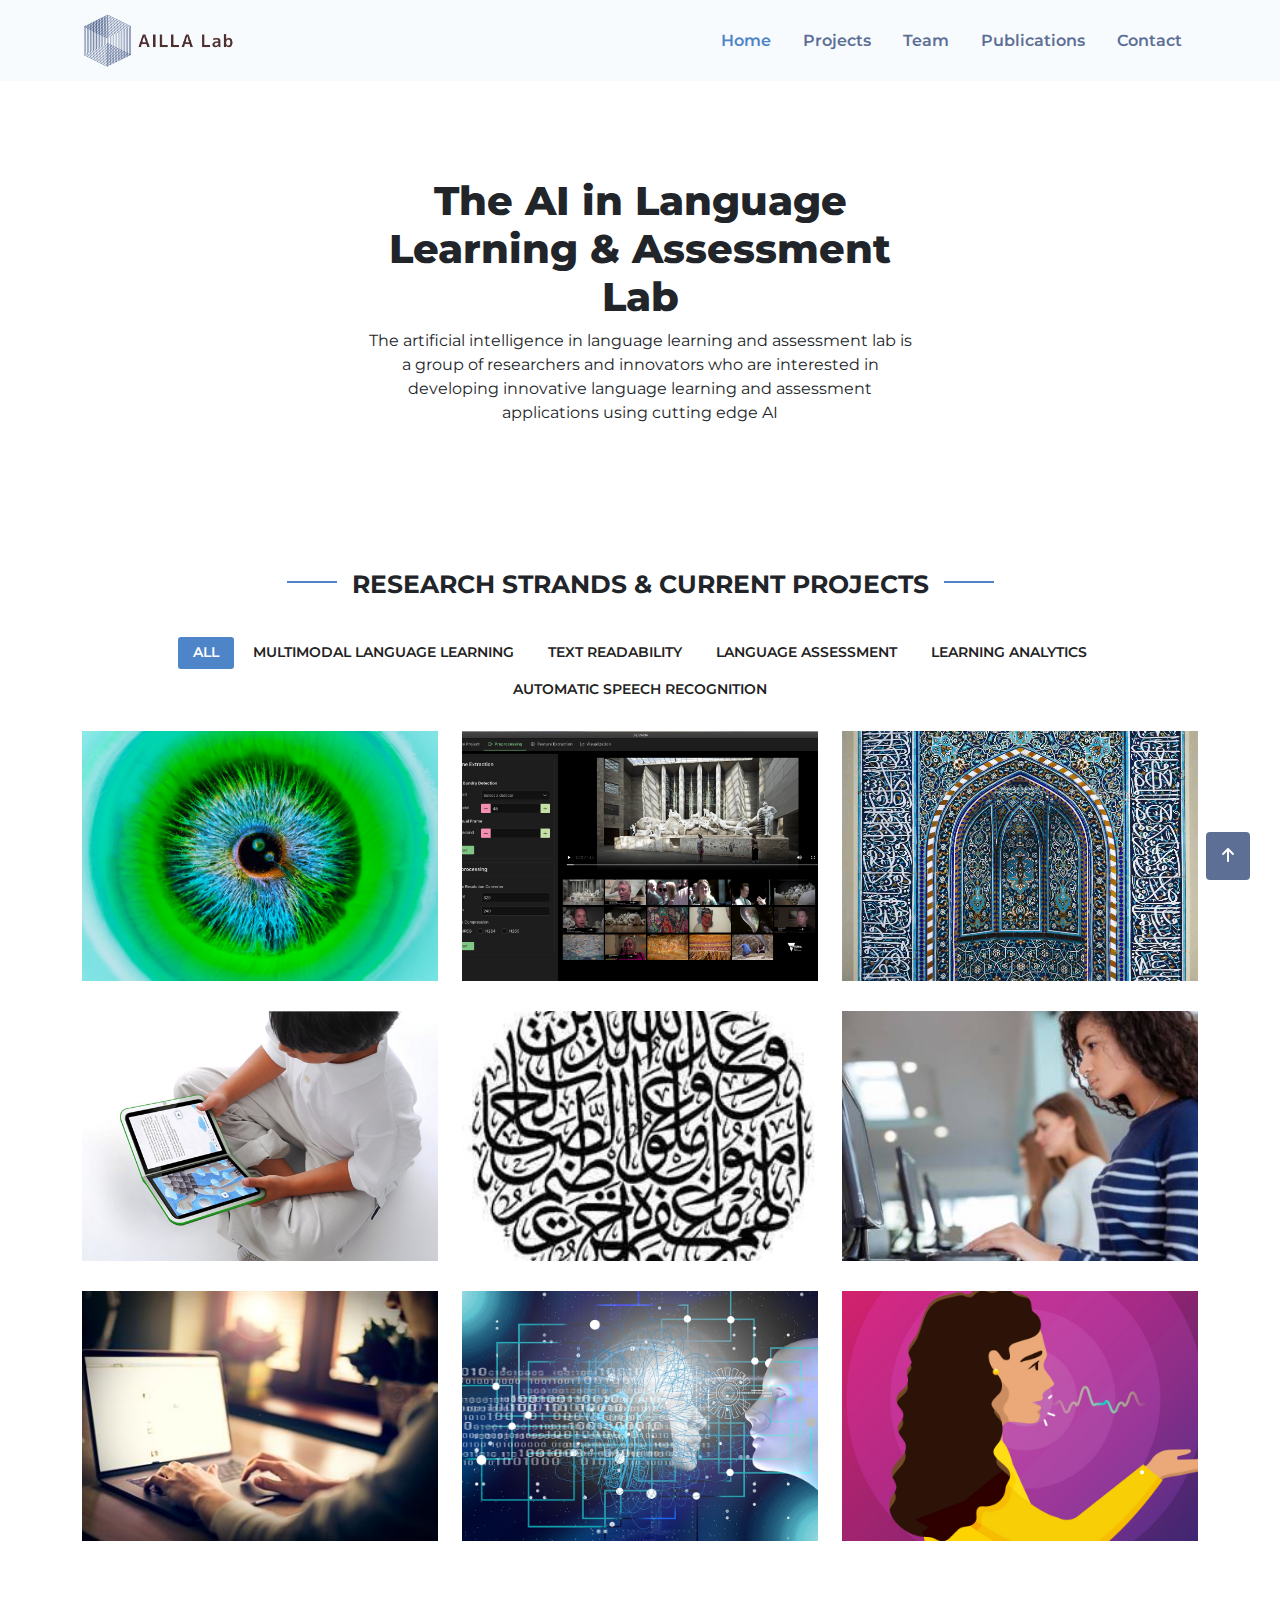
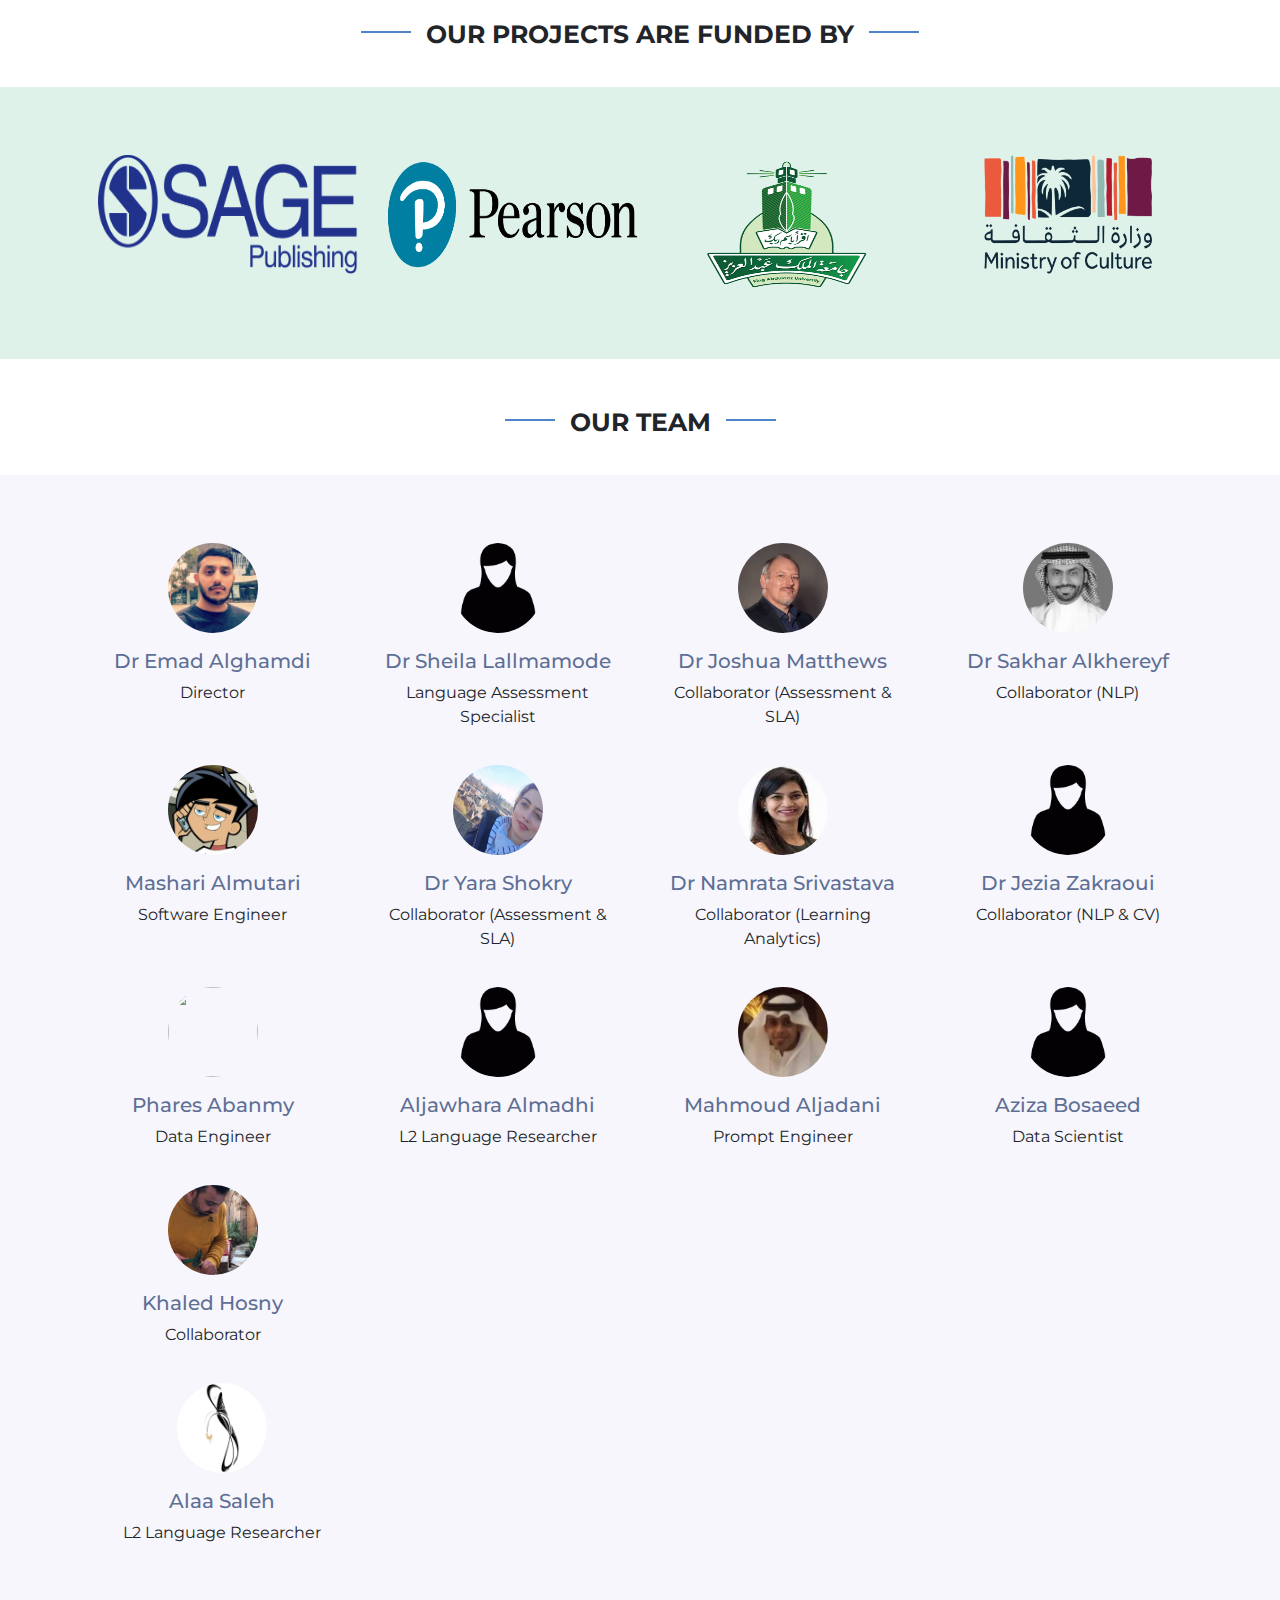
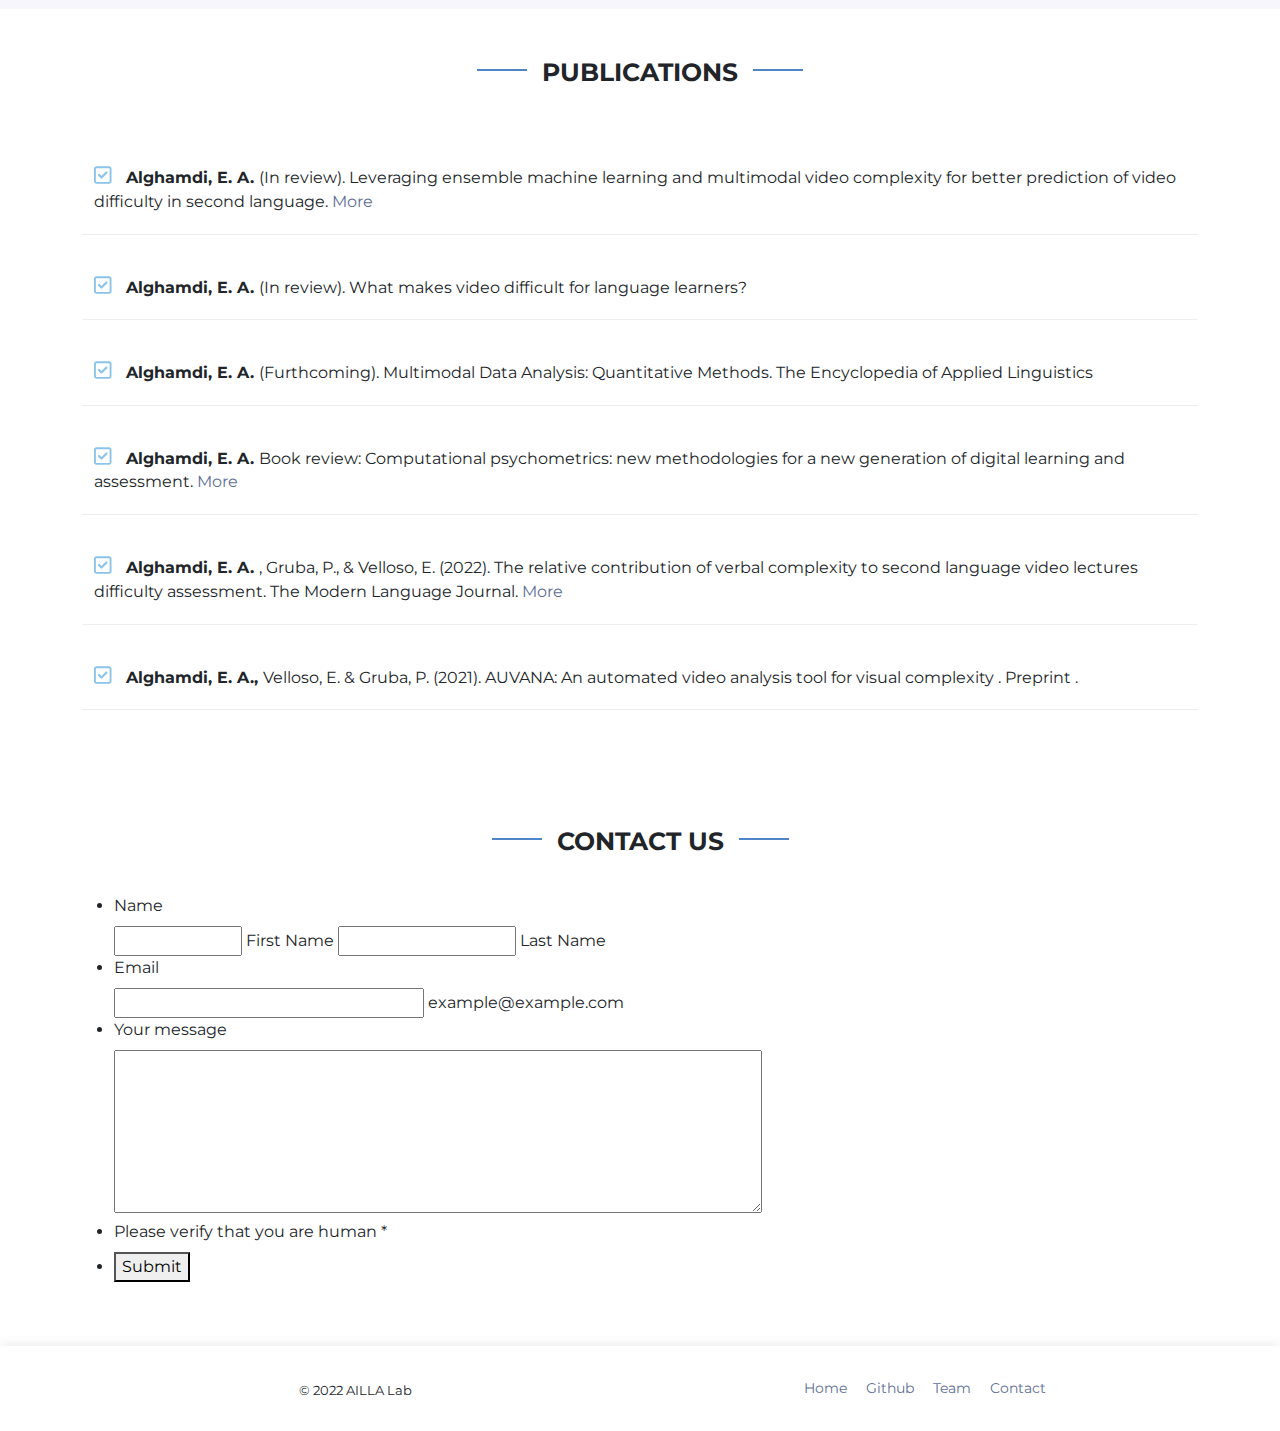
==== index.html @ b7a0c58b "updated team" ====
<!DOCTYPE html>
<html lang="en">
  <head>
    <meta charset="utf-8" />
    <meta name="viewport" content="width=device-width, initial-scale=1" />
    <meta name="description" content="" />
    <title>
      The artificial intelligence in language learning and assessment lab
    </title>
    <style type="text/css">
      @media print {
        .form-section {
          display: inline !important;
        }

        .form-pagebreak {
          display: none !important;
        }

        .form-section-closed {
          height: auto !important;
        }

        .page-section {
          position: initial !important;
        }
      }
    </style>
    <link
      type="text/css"
      rel="stylesheet"
      href="https://cdn01.jotfor.ms/themes/CSS/5e6b428acc8c4e222d1beb91.css?"
    />
    <link
      type="text/css"
      rel="stylesheet"
      href="https://cdn02.jotfor.ms/css/styles/payment/payment_styles.css?3.3.33030"
    />
    <link
      type="text/css"
      rel="stylesheet"
      href="https://cdn03.jotfor.ms/css/styles/payment/payment_feature.css?3.3.33030"
    />
    <link href="assets/css/bootstrap.min.css" rel="stylesheet" />
    <link href="assets/css/all.min.css" rel="stylesheet" />
    <link href="assets/css/AILab.css" rel="stylesheet" />

    <link rel="preconnect" href="https://fonts.googleapis.com" />
    <link rel="preconnect" href="https://fonts.gstatic.com" crossorigin />
    <link
      href="https://fonts.googleapis.com/css2?family=Montserrat:wght@100;200;300;500;600;700&display=swap"
      rel="stylesheet"
    />

    <script
      src="https://cdn01.jotfor.ms/static/prototype.forms.js"
      type="text/javascript"
    ></script>
    <script
      src="https://cdn02.jotfor.ms/static/jotform.forms.js?3.3.33030"
      type="text/javascript"
    ></script>
    <script
      defer
      src="https://cdnjs.cloudflare.com/ajax/libs/punycode/1.4.1/punycode.js"
    ></script>
  </head>
  <body>
    <!--start header-->
    <nav class="navbar navbar-expand-lg sticky-top">
      <div class="container">
        <a class="navbar-brand" href="#">
          <img src="assets/imgs/team/Lab_logo-removebg.png" ..." height="55">
        </a>
        <button
          class="navbar-toggler"
          type="button"
          data-bs-toggle="collapse"
          data-bs-target="#mainTabs"
          aria-controls="navbarSupportedContent"
          aria-expanded="false"
          aria-label="Toggle navigation"
        >
          <i class="fa-solid fa-bars"></i>
        </button>
        <div class="collapse navbar-collapse" id="mainTabs">
          <ul class="navbar-nav ms-auto mb-2 mb-lg-0">
            <li class="nav-item">
              <a class="nav-link p-2 p-lg-3 active" aria-current="page" href="#"
                >Home</a
              >
            </li>
            <li class="nav-item">
              <a class="nav-link p-2 p-lg-3" href="#portfolio">Projects</a>
            </li>
            <li class="nav-item">
              <a class="nav-link p-2 p-lg-3" href="#team">Team </a>
            </li>
            <li class="nav-item">
              <a class="nav-link p-2 p-lg-3" href="#public">Publications</a>
            </li>
            <li class="nav-item">
              <a class="nav-link p-2 p-lg-3" href="#contact">Contact </a>
            </li>
          </ul>
        </div>
      </div>
    </nav>

    <!--end header-->
    <!--start Landing-->

    <div class="Landing">
      <div class="py-5 container">
        <div class="row py-lg-5">
          <div class="col-lg-6 col-md-8 mx-auto text-center">
            <h1 class="heading-bold-800">
              The AI in Language Learning & Assessment Lab
            </h1>
            The artificial intelligence in language learning and assessment lab
            is a group of researchers and innovators who are interested in
            developing innovative language learning and assessment applications
            using cutting edge AI
          </div>
        </div>
      </div>
    </div>
    <!--end Landing-->
    <!--<div class="demo-wrap">
        <img class="demo-bg"
             src="https://www.pngkey.com/png/detail/68-682087_about-web-bay-technology-background-in-png.png"
             alt="">
        <div class="py-5 container demo-content">
            <div class="row py-lg-5">
                <div class="col-lg-6 col-md-8 mx-auto text-center">
                    <h1 class="heading-bold-800">The AI in Language Learning & Assessment Lab</h1>
                    <p class="lead">The artificial intelligence in language learning and assessment lab is a group of researchers and innovators who are interested in developing innovative language learning and assessment applications using cutting edge AI</p>

                </div>
            </div>
        </div>
    </div>-->

    <section id="portfolio" class="portfolio py-5">
      <div class="container">
        <div class="section-title">
          <h2>Research Strands & Current Projects</h2>
          <!--<p>Necessitatibus eius consequatur ex aliquid fuga eum quidem</p>-->
        </div>

        <div class="row">
          <div class="col-lg-12 d-flex justify-content-center">
            <ul id="portfolio-flters">
              <li data-filter="all" class="filter-active list-filter">All</li>
              <li data-filter="filter-MLL" class="list-filter">
                Multimodal Language Learning
              </li>
              <li data-filter="filter-TR" class="list-filter">
                Text Readability
              </li>
              <li data-filter="filter-LA" class="list-filter">
                Language Assessment
              </li>
              <li data-filter="filter-AN" class="list-filter">
                Learning Analytics
              </li>
              <li data-filter="filter-ASR" class="list-filter">
                automatic speech recognition
              </li>
            </ul>
          </div>
        </div>

        <div class="row portfolio-container">
          <div class="col-lg-4 col-md-6 portfolio-item" data-item="filter-MLL">
            <div class="portfolio-wrap">
              <img
                src="assets/imgs/projects/visual_complexity.jpeg"
                class="img-fluid"
                alt=""
              />
              <div class="portfolio-info">
                <h4>Visual Complexity in Instructional Videos</h4>
                <p>Multimodal Language Learning</p>
                <div class="portfolio-links">
                  <!--<a href="assets/img/portfolio/portfolio-1.jpg" data-gallery="portfolioGallery" class="portfolio-lightbox" title="App 1"><i class="bx bx-plus"></i></a>-->
                  <a href="ProjectDetails.html?P=1" title="More Details">
                    <i class="fa-solid fa-link"></i>
                  </a>
                </div>
              </div>
            </div>
          </div>

          <div class="col-lg-4 col-md-6 portfolio-item" data-item="filter-MLL">
            <div class="portfolio-wrap">
              <img
                src="assets/imgs/projects/AUVANA_v1.2.png"
                class="img-fluid"
                alt=""
              />
              <div class="portfolio-info">
                <h4>AUVANA</h4>
                <p>Multimodal Language Learning</p>
                <div class="portfolio-links">
                  <!--<a href="assets/img/portfolio/portfolio-2.jpg" data-gallery="portfolioGallery" class="portfolio-lightbox" title="Web 3"><i class="bx bx-plus"></i></a>-->
                  <a href="ProjectDetails.html?P=2" title="More Details">
                    <i class="fa-solid fa-link"></i>
                  </a>
                </div>
              </div>
            </div>
          </div>

          <div class="col-lg-4 col-md-6 portfolio-item" data-item="filter-TR">
            <div class="portfolio-wrap">
              <img
                src="assets/imgs/projects/arabic_font_1.jpeg"
                class="img-fluid"
                alt=""
              />
              <div class="portfolio-info">
                <h4>Arabic Text Readability</h4>
                <p>Language Complexity and Text Readability</p>
                <div class="portfolio-links">
                  <!--<a href="assets/img/portfolio/portfolio-3.jpg" data-gallery="portfolioGallery" class="portfolio-lightbox" title="App 2"><i class="bx bx-plus"></i></a>-->
                  <a href="ProjectDetails.html?P=3" title="More Details">
                    <i class="fa-solid fa-link"></i>
                  </a>
                </div>
              </div>
            </div>
          </div>

          <div class="col-lg-4 col-md-6 portfolio-item" data-item="filter-TR">
            <div class="portfolio-wrap">
              <img
                src="assets/imgs/projects/ats.png"
                class="img-fluid"
                alt=""
              />
              <div class="portfolio-info">
                <h4>Automatic Adjustment of Text Difficulty</h4>
                <p>Language Complexity and Text Readability</p>
                <div class="portfolio-links">
                  <!--<a href="assets/img/portfolio/portfolio-4.jpg" data-gallery="portfolioGallery" class="portfolio-lightbox" title="Card 2"><i class="bx bx-plus"></i></a>-->
                  <a href="ProjectDetails.html?P=4" title="More Details">
                    <i class="fa-solid fa-link"></i>
                  </a>
                </div>
              </div>
            </div>
          </div>

          <div class="col-lg-4 col-md-6 portfolio-item" data-item="filter-TR">
            <div class="portfolio-wrap">
              <img
                src="assets/imgs/projects/calligraphy.jpeg"
                class="img-fluid"
                alt=""
              />
              <div class="portfolio-info">
                <h4>Arabic Font Design and Complexity</h4>
                <p>Language Complexity and Text Readability</p>
                <div class="portfolio-links">
                  <!--<a href="assets/img/portfolio/portfolio-5.jpg" data-gallery="portfolioGallery" class="portfolio-lightbox" title="Web 2"><i class="bx bx-plus"></i></a>-->
                  <a href="ProjectDetails.html?P=5" title="More Details">
                    <i class="fa-solid fa-link"></i>
                  </a>
                </div>
              </div>
            </div>
          </div>

          <div class="col-lg-4 col-md-6 portfolio-item" data-item="filter-LA">
            <div class="portfolio-wrap">
              <img
                src="assets/imgs/projects/crowdyq.jpeg"
                class="img-fluid"
                alt=""
              />
              <div class="portfolio-info">
                <h4>
                  CrowdyQ: A Decentralized Platform for Item Development at a
                  Scale
                </h4>
                <p>Language Assessment</p>
                <div class="portfolio-links">
                  <!--<a href="assets/img/portfolio/portfolio-6.jpg" data-gallery="portfolioGallery" class="portfolio-lightbox" title="App 3"><i class="bx bx-plus"></i></a>-->
                  <a href="ProjectDetails.html?P=6" title="More Details">
                    <i class="fa-solid fa-link"></i>
                  </a>
                </div>
              </div>
            </div>
          </div>

          <div class="col-lg-4 col-md-6 portfolio-item" data-item="filter-LA">
            <div class="portfolio-wrap">
              <img
                src="assets/imgs/projects/remote.jpg"
                class="img-fluid"
                alt=""
              />
              <div class="portfolio-info">
                <h4>AI-based remote proctoring</h4>
                <p>Language Assessment</p>
                <div class="portfolio-links">
                  <!--<a href="assets/img/portfolio/portfolio-6.jpg" data-gallery="portfolioGallery" class="portfolio-lightbox" title="App 3"><i class="bx bx-plus"></i></a>-->
                  <a href="ProjectDetails.html?P=7" title="More Details">
                    <i class="fa-solid fa-link"></i>
                  </a>
                </div>
              </div>
            </div>
          </div>
          <div class="col-lg-4 col-md-6 portfolio-item" data-item="filter-AN">
            <div class="portfolio-wrap">
              <img
                src="assets/imgs/projects/learning_analytics.jpg"
                class="img-fluid"
                alt=""
              />
              <div class="portfolio-info">
                <h4>Learning Analytics in Language Learning</h4>
                <p>Learning Analytics</p>
                <div class="portfolio-links">
                  <!--<a href="assets/img/portfolio/portfolio-6.jpg" data-gallery="portfolioGallery" class="portfolio-lightbox" title="App 3"><i class="bx bx-plus"></i></a>-->
                  <a href="ProjectDetails.html?P=8" title="More Details">
                    <i class="fa-solid fa-link"></i>
                  </a>
                </div>
              </div>
            </div>
          </div>
          <div class="col-lg-4 col-md-6 portfolio-item" data-item="filter-ASR">
            <div class="portfolio-wrap">
              <img
                src="assets/imgs/projects/asr.jpg"
                class="img-fluid"
                alt=""
              />
              <div class="portfolio-info">
                <h4>Stuttering detection</h4>
                <p>Speech</p>
                <div class="portfolio-links">
                  <!--<a href="assets/img/portfolio/portfolio-6.jpg" data-gallery="portfolioGallery" class="portfolio-lightbox" title="App 3"><i class="bx bx-plus"></i></a>-->
                  <a href="ProjectDetails.html?P=9" title="More Details">
                    <i class="fa-solid fa-link"></i>
                  </a>
                </div>
              </div>
            </div>
          </div>
        </div>
      </div>
    </section>

    <!-- our sponsors -->
    <div class="section-title">
      <h2>Our Projects are funded by</h2>
    </div>
    <section
      id="sponsor"
      class="section-bg py-5"
      style="background-color: #dff2ea"
    >
      <div class="container">
        <div class="row">
          <div class="col-lg-3 col-md-4 col-sm-12">
            <div class="p-3 text-center mt-1">
              <div class="text-center">
                <img
                  class="img-responsive"
                  src="assets/imgs/sponsors/sage.png"
                  width="260"
                  height="120"
                />
              </div>
            </div>
          </div>
          <div class="col-lg-3 col-md-4 col-sm-12">
            <div class="p-3 text-center mt-1">
              <div class="text-center">
                <img
                  class="img-responsive"
                  src="assets/imgs/sponsors/Pearson_logo.png"
                  width="260"
                  height="120"
                />
              </div>
            </div>
          </div>
          <div class="col-lg-3 col-md-4 col-sm-12">
            <div class="p-3 text-center mt-1">
              <div class="text-center">
                <img
                  class="img-responsive"
                  src="assets/imgs/sponsors/kau.png"
                  width="170"
                  height="140"
                />
              </div>
            </div>
          </div>
          <div class="col-lg-3 col-md-4 col-sm-12">
            <div class="p-3 text-center mt-1">
              <div class="text-center">
                <img
                  class="img-responsive"
                  src="assets/imgs/sponsors/culture.png"
                  width="170"
                  height="120"
                />
              </div>
            </div>
          </div>
        </div>
      </div>
    </section>
    <!-- End Portfolio Section -->
    <!-- Start Team Section -->
    <div class="section-title pt-5">
      <h2>Our Team</h2>
    </div>
    <section
      id="team"
      class="team section-bg py-5"
      style="background-color: #f7f6fc"
    >
      <div class="container">
        <div class="row">
          <div class="col-lg-3 col-md-4 col-sm-12">
            <div class="p-3 text-center mt-1">
              <div class="text-center">
                <img
                  class="img-responsive rounded-circle"
                  src="assets/imgs/team/EmadImg.jpg"
                  width="90"
                  height="90"
                />
              </div>

              <h5 class="mt-3 team-name-co">Dr Emad Alghamdi</h5>
              <span class="d-block">Director</span>
            </div>
          </div>
          <div class="col-lg-3 col-md-4 col-sm-12">
            <div class="text-center p-3 rounded mt-1">
              <div class="text-center">
                <img
                  class="img-responsive rounded-circle"
                  src="assets/imgs/team/girl_avatar.png"
                  width="90"
                  height="90"
                />
              </div>
              <h5 class="mt-3 team-name-co">Dr Sheila Lallmamode</h5>
              <span class="d-block">Language Assessment Specialist</span>
            </div>
          </div>
          <div class="col-lg-3 col-md-4 col-sm-12">
            <div class="text-center p-3 rounded mt-1">
              <div class="text-center">
                <img
                  class="img-responsive rounded-circle"
                  src="assets/imgs/team/josh.jpeg"
                  width="90"
                  height="90"
                />
              </div>
              <h5 class="mt-3 team-name-co">Dr Joshua Matthews</h5>
              <span class="d-block">Collaborator (Assessment & SLA) </span>
            </div>
          </div>
          <div class="col-lg-3 col-md-4 col-sm-12">
            <div class="text-center p-3 rounded mt-1">
              <div class="text-center">
                <img
                  class="img-responsive rounded-circle"
                  src="assets/imgs/team/shaker.jpg"
                  width="90"
                  height="90"
                />
              </div>
              <h5 class="mt-3 team-name-co">Dr Sakhar Alkhereyf</h5>
              <span class="d-block">Collaborator (NLP) </span>
            </div>
          </div>
          <div class="col-lg-3 col-md-4 col-sm-12">
            <div class="text-center p-3 rounded mt-1">
              <div class="text-center">
                <img
                  class="img-responsive rounded-circle"
                  src="assets/imgs/team/mashari.jpeg"
                  width="90"
                  height="90"
                />
              </div>
              <h5 class="mt-3 team-name-co">Mashari Almutari</h5>
              <span class="d-block">Software Engineer</span>
            </div>
          </div>
          <div class="col-lg-3 col-md-4 col-sm-12">
            <div class="text-center p-3 rounded mt-1">
              <div class="text-center">
                <img
                  class="img-responsive rounded-circle"
                  src="assets/imgs/team/yara.jpg"
                  width="90"
                  height="90"
                />
              </div>
              <h5 class="mt-3 team-name-co">Dr Yara Shokry</h5>
              <span class="d-block">Collaborator (Assessment & SLA)</span>
            </div>
          </div>
          <div class="col-lg-3 col-md-4 col-sm-12">
            <div class="text-center p-3 rounded mt-1">
              <div class="text-center">
                <img
                  class="img-responsive rounded-circle"
                  src="assets/imgs/team/namrata.jpeg"
                  width="90"
                  height="90"
                />
              </div>
              <h5 class="mt-3 team-name-co">Dr Namrata Srivastava</h5>
              <span class="d-block">Collaborator (Learning Analytics) </span>
            </div>
          </div>

          <div class="col-lg-3 col-md-4 col-sm-12">
            <div class="text-center p-3 rounded mt-1">
              <div class="text-center">
                <img
                  class="img-responsive rounded-circle"
                  src="assets/imgs/team/girl_avatar.png"
                  width="90"
                  height="90"
                />
              </div>
              <h5 class="mt-3 team-name-co">Dr Jezia Zakraoui</h5>
              <span class="d-block">Collaborator (NLP & CV)</span>
            </div>
          </div>

          <div class="col-lg-3 col-md-4 col-sm-12">
            <div class="p-3 text-center mt-1">
              <div class="text-center">
                <img
                  class="img-responsive rounded-circle"
                  src="assets/imgs/team/PharesImg.jpg"
                  width="90"
                  height="90"
                />
              </div>

              <h5 class="mt-3 team-name-co">Phares Abanmy</h5>
              <span class="d-block">Data Engineer</span>
            </div>
          </div>
          <div class="col-lg-3 col-md-4 col-sm-12">
            <div class="text-center p-3 rounded mt-1">
              <div class="text-center">
                <img
                  class="img-responsive rounded-circle"
                  src="assets/imgs/team/girl_avatar.png"
                  width="90"
                  height="90"
                />
              </div>
              <h5 class="mt-3 team-name-co">Aljawhara Almadhi</h5>
              <span class="d-block">L2 Language Researcher</span>
            </div>
          </div>

          <div class="col-lg-3 col-md-4 col-sm-12">
            <div class="text-center p-3 rounded mt-1">
              <div class="text-center">
                <img
                  class="img-responsive rounded-circle"
                  src="assets/imgs/team/mahmood.jpeg"
                  width="90"
                  height="90"
                />
              </div>

              <h5 class="mt-3 team-name-co">Mahmoud Aljadani</h5>

              <span class="d-block">Prompt Engineer</span>
            </div>
          </div>

          <div class="col-lg-3 col-md-4 col-sm-12">
            <div class="text-center p-3 rounded mt-1">
              <div class="text-center">
                <img
                  class="img-responsive rounded-circle"
                  src="assets/imgs/team/girl_avatar.png"
                  width="90"
                  height="90"
                />
              </div>
              <h5 class="mt-3 team-name-co">Aziza Bosaeed</h5>
              <span class="d-block">Data Scientist</span>
            </div>
          </div>
          <div class="col-lg-3 col-md-4 col-sm-12">
            <div class="text-center p-3 rounded mt-1">
              <div class="text-center">
                <img
                  class="img-responsive rounded-circle"
                  src="assets/imgs/team/khaledhosny.jpeg"
                  width="90"
                  height="90"
                />
              </div>
              <h5 class="mt-3 team-name-co">Khaled Hosny</h5>
              <span class="d-block">Collaborator</span>
            </div>
          </div>

          </div>
          <div class="col-lg-3 col-md-4 col-sm-12">
            <div class="text-center p-3 rounded mt-1">
              <div class="text-center">
                <img
                  class="img-responsive rounded-circle"
                  src="assets/imgs/team/AlaaSalehImg.jpg"
                  width="90"
                  height="90"
                />
              </div>
              <h5 class="mt-3 team-name-co">Alaa Saleh</h5>
              <span class="d-block">L2 Language Researcher</span>
            </div>
          </div>
        </div>
      </div>
    </section>
    <!-- End Team Section -->
    <!-- Start Publication Section -->
    <section id="public" class="faq py-5">
      <div class="container">
        <div class="section-title">
          <h2>Publications</h2>
        </div>

        <div class="row faq-item d-flex align-items-stretch">
          <div class="col-lg-12">
            <i class="fa-regular fa-square-check pu-icon"></i>

            <b> Alghamdi, E. A. </b> (In review). Leveraging ensemble machine
            learning and multimodal video complexity for better prediction of
            video difficulty in second language.
            <a href="https://osf.io/a4jmu" target="_blank">More</a>
          </div>
        </div>

        <div class="row faq-item d-flex align-items-stretch">
          <div class="col-lg-12">
            <i class="fa-regular fa-square-check pu-icon"></i>

            <b> Alghamdi, E. A. </b> (In review). What makes video difficult for
            language learners?
          </div>
        </div>

        <div class="row faq-item d-flex align-items-stretch">
          <div class="col-lg-12">
            <i class="fa-regular fa-square-check pu-icon"></i>

            <b> Alghamdi, E. A. </b> (Furthcoming). Multimodal Data Analysis:
            Quantitative Methods. The Encyclopedia of Applied Linguistics
          </div>
        </div>

        <div class="row faq-item d-flex align-items-stretch">
          <div class="col-lg-12">
            <i class="fa-regular fa-square-check pu-icon"></i>

            <b> Alghamdi, E. A. </b> Book review: Computational psychometrics:
            new methodologies for a new generation of digital learning and
            assessment.
            <a href="https://osf.io/hquj9/" target="_blank">More</a>
          </div>
        </div>

        <div class="row faq-item d-flex align-items-stretch">
          <div class="col-lg-12">
            <i class="fa-regular fa-square-check pu-icon"></i>

            <b> Alghamdi, E. A. </b>, Gruba, P., & Velloso, E. (2022). The
            relative contribution of verbal complexity to second language video
            lectures difficulty assessment. The Modern Language Journal.
            <a
              href="https://onlinelibrary.wiley.com/doi/full/10.1111/modl.12773"
              target="_blank"
              >More</a
            >
          </div>
        </div>

        <div class="row faq-item d-flex align-items-stretch">
          <div class="col-lg-12">
            <i class="fa-regular fa-square-check pu-icon"></i>

            <b> Alghamdi, E. A., </b> Velloso, E. & Gruba, P. (2021). AUVANA: An
            automated video analysis tool for visual complexity . Preprint .
          </div>
        </div>
      </div>
    </section>
    <!-- End Publication Section -->
    <!-- ======= Contact Section ======= -->
    <section id="contact" class="contact my-5">
      <div class="container">
        <div class="section-title">
          <h2>Contact Us</h2>
        </div>

        <div class="row">
          <div class="col-lg-12 col-md-12">
            <form
              class="jotform-form"
              action="https://submit.jotform.com/submit/221187046576056/"
              method="post"
              name="form_221187046576056"
              id="221187046576056"
              accept-charset="utf-8"
              autocomplete="on"
            >
              <input type="hidden" name="formID" value="221187046576056" />
              <input type="hidden" id="JWTContainer" value="" />
              <input type="hidden" id="cardinalOrderNumber" value="" />
              <div role="main" class="form-all">
                <style>
                  .form-all:before {
                    background: none;
                  }
                </style>
                <ul class="form-section page-section">
                  <!--<li id="cid_1" class="form-input-wide" data-type="control_head">
                                                <div class="form-header-group  header-large">
                                                    <div class="header-text httal htvam">

                                                    </div>
                                                </div>
                                            </li>-->
                  <li class="form-line" data-type="control_fullname" id="id_3">
                    <label
                      class="form-label form-label-top form-label-auto"
                      id="label_3"
                      for="first_3"
                    >
                      Name
                    </label>
                    <div id="cid_3" class="form-input-wide" data-layout="full">
                      <div data-wrapper-react="true">
                        <span
                          class="form-sub-label-container"
                          style="vertical-align: top"
                          data-input-type="first"
                        >
                          <input
                            type="text"
                            id="first_3"
                            name="q3_name[first]"
                            class="form-textbox"
                            data-defaultvalue=""
                            autocomplete="section-input_3 given-name"
                            size="10"
                            value=""
                            data-component="first"
                            aria-labelledby="label_3 sublabel_3_first"
                          />
                          <label
                            class="form-sub-label"
                            for="first_3"
                            id="sublabel_3_first"
                            style="min-height: 13px"
                            aria-hidden="false"
                          >
                            First Name
                          </label>
                        </span>
                        <span
                          class="form-sub-label-container"
                          style="vertical-align: top"
                          data-input-type="last"
                        >
                          <input
                            type="text"
                            id="last_3"
                            name="q3_name[last]"
                            class="form-textbox"
                            data-defaultvalue=""
                            autocomplete="section-input_3 family-name"
                            size="15"
                            value=""
                            data-component="last"
                            aria-labelledby="label_3 sublabel_3_last"
                          />
                          <label
                            class="form-sub-label"
                            for="last_3"
                            id="sublabel_3_last"
                            style="min-height: 13px"
                            aria-hidden="false"
                          >
                            Last Name
                          </label>
                        </span>
                      </div>
                    </div>
                  </li>
                  <li class="form-line" data-type="control_email" id="id_4">
                    <label
                      class="form-label form-label-top form-label-auto"
                      id="label_4"
                      for="input_4"
                    >
                      Email
                    </label>
                    <div id="cid_4" class="form-input-wide" data-layout="half">
                      <span
                        class="form-sub-label-container"
                        style="vertical-align: top"
                      >
                        <input
                          type="email"
                          id="input_4"
                          name="q4_email"
                          class="form-textbox validate[Email]"
                          data-defaultvalue=""
                          style="width: 310px"
                          size="310"
                          value=""
                          data-component="email"
                          aria-labelledby="label_4 sublabel_input_4"
                        />
                        <label
                          class="form-sub-label"
                          for="input_4"
                          id="sublabel_input_4"
                          style="min-height: 13px"
                          aria-hidden="false"
                        >
                          example@example.com
                        </label>
                      </span>
                    </div>
                  </li>
                  <li class="form-line" data-type="control_textarea" id="id_6">
                    <label
                      class="form-label form-label-top form-label-auto"
                      id="label_6"
                      for="input_6"
                    >
                      Your message
                    </label>
                    <div id="cid_6" class="form-input-wide" data-layout="full">
                      <textarea
                        id="input_6"
                        class="form-textarea"
                        name="q6_yourMessage"
                        style="width: 648px; height: 163px"
                        data-component="textarea"
                        aria-labelledby="label_6"
                      ></textarea>
                    </div>
                  </li>
                  <li
                    class="form-line jf-required"
                    data-type="control_captcha"
                    id="id_7"
                  >
                    <label
                      class="form-label form-label-top form-label-auto"
                      id="label_7"
                      for="input_7"
                    >
                      Please verify that you are human
                      <span class="form-required"> * </span>
                    </label>
                    <div
                      id="cid_7"
                      class="form-input-wide jf-required"
                      data-layout="full"
                    >
                      <section data-wrapper-react="true">
                        <div
                          id="hcaptcha_input_7"
                          class="h-captcha"
                          data-siteKey="772f4a50-7161-425e-8cd5-4d7e361ab765"
                          data-callback="hcaptchaCallbackinput_7"
                          data-expired-callback="hcaptchaExpiredCallbackinput_7"
                        ></div>
                        <input
                          type="hidden"
                          id="input_7"
                          class="hidden validate[required]"
                          name="hcaptcha_visible"
                          required=""
                        />
                        <script
                          type="text/javascript"
                          src="https://hcaptcha.com/1/api.js"
                        ></script>
                        <script type="text/javascript">
                          var hcaptchaCallbackinput_7 = function (token) {
                            var hiddenInput = $("input_7");
                            hiddenInput.setValue(1);
                            if (hiddenInput.validateInput) {
                              hiddenInput.validateInput();
                            }
                          };

                          var hcaptchaExpiredCallbackinput_7 = function () {
                            var hiddenInput = $("input_7");
                            hiddenInput.writeAttribute("value", false);
                            if (hiddenInput.validateInput) {
                              hiddenInput.validateInput();
                            }
                          };
                        </script>
                      </section>
                    </div>
                  </li>
                  <li class="form-line" data-type="control_button" id="id_8">
                    <div id="cid_8" class="form-input-wide" data-layout="full">
                      <div
                        data-align="auto"
                        class="form-buttons-wrapper form-buttons-auto jsTest-button-wrapperField"
                      >
                        <button
                          id="input_8"
                          type="submit"
                          class="form-submit-button submit-button jf-form-buttons jsTest-submitField"
                          data-component="button"
                          data-content=""
                        >
                          Submit
                        </button>
                      </div>
                    </div>
                  </li>
                  <li style="display: none">
                    Should be Empty:
                    <input type="text" name="website" value="" />
                  </li>
                </ul>
              </div>
              <script>
                JotForm.showJotFormPowered = "new_footer";
              </script>
              <script>
                JotForm.poweredByText = "Powered by Jotform";
              </script>
              <input
                type="hidden"
                class="simple_spc"
                id="simple_spc"
                name="simple_spc"
                value="221187046576056"
              />
              <script type="text/javascript">
                var all_spc = document.querySelectorAll(
                  "form[id='221187046576056'] .si" + "mple" + "_spc"
                );
                for (var i = 0; i < all_spc.length; i++) {
                  all_spc[i].value = "221187046576056-221187046576056";
                }
              </script>
            </form>
            <!--<form action="" method="post" role="form" class="contact-form">
                              <div class="form-group mb-2">
                                  <input type="text" name="name" class="form-control" id="name" placeholder="Your Name" required>
                              </div>
                              <div class="form-group mb-2">
                                  <input type="email" class="form-control" name="email" id="email" placeholder="Your Email" required>
                              </div>
                              <div class="form-group mb-2">
                                  <input type="text" class="form-control" name="subject" id="subject" placeholder="Subject" required>
                              </div>
                              <div class="form-group mb-2">
                                  <textarea class="form-control" name="message" rows="5" placeholder="Message" required></textarea>
                              </div>-->
            <!--<div class="my-3">
                              <div class="loading">Loading</div>
                              <div class="error-message"></div>
                              <div class="sent-message">Your message has been sent. Thank you!</div>
                          </div>-->
            <!--<div class="text-center"><button class="btn btn-primary rounded-pill" type="submit">Send Message</button></div>
                          </form>-->
          </div>
        </div>
      </div>
    </section>
    <!-- End Contact Section -->
    <!-- ======= Footer ======= -->
    <footer id="footer">
      <div class="container">
        <div class="row d-flex align-items-center">
          <div class="col-lg-6 text-lg-left text-center">
            <div class="credits">© 2022 AILLA Lab</div>
          </div>
          <div class="col-lg-6">
            <nav class="footer-links text-lg-right text-center pt-2 pt-lg-0">
              <a href="index.html#" class="scrollto">Home</a>
              <a
                href="https://github.com/Eaalghamdi?tab=repositories"
                class="scrollto"
                >Github</a
              >
              <a href="#team">Team</a>
              <a href="#contact">Contact</a>
            </nav>
          </div>
        </div>
      </div>
    </footer>
    <!-- End Footer -->

    <button class="btn" id="myBtn" onclick="topFunction()">
      <i class="fa-sharp fa-solid fa-arrow-up"></i>
    </button>

    <script>
      let list = document.querySelectorAll(".list-filter");
      let itemBox = document.querySelectorAll(".portfolio-item");
      for (let i = 0; i < list.length; i++) {
        list[i].addEventListener("click", function () {
          for (j = 0; j < list.length; j++) {
            list[j].classList.remove("filter-active");
          }
          this.classList.add("filter-active");

          let dataFilter = this.getAttribute("data-filter");

          for (let k = 0; k < itemBox.length; k++) {
            itemBox[k].classList.add("hide");
            if (
              itemBox[k].getAttribute("data-item") == dataFilter ||
              dataFilter == "all"
            ) {
              itemBox[k].classList.remove("hide");
            }
          }
        });
      }

      let mybutton = document.getElementById("myBtn");

      // When the user scrolls down 20px from the top of the document, show the button
      window.onscroll = function () {
        scrollFunction();
      };

      function scrollFunction() {
        if (
          document.body.scrollTop > 20 ||
          document.documentElement.scrollTop > 20
        ) {
          mybutton.style.display = "block";
        } else {
          mybutton.style.display = "none";
        }
      }

      // When the user clicks on the button, scroll to the top of the document
      function topFunction() {
        document.body.scrollTop = 0; // For Safari
        document.documentElement.scrollTop = 0; // For Chrome, Firefox, IE and Opera
      }
    </script>

    <script src="assets/js/all.min.js"></script>
    <script src="assets/js/bootstrap.bundle.min.js"></script>
  </body>
</html>
---- assets/css/AILab.css ----
﻿:root {
    --main-color: #f7fbfe;
    --dark-color: #5e6f95;
    --blue-color: #4e84c8;
}


body {
    font-family: "Montserrat","sans-serif";
}
a {
    color: var(--dark-color);
    text-decoration: none;
}
    a.active {
        color: var(--blue-color);
        text-decoration: none;
    }
.section-bg {
    background-color: #f7fbfe;
}

/*start navbar*/
.navbar {
    background-color: var(--main-color);
}
.navbar .nav-item .nav-link {
        color: var(--dark-color);
        
        font-weight: 600;
}
.navbar .nav-item .nav-link.active,
.navbar .nav-item .nav-link:focus,
.navbar .nav-item .nav-link:hover {
     color: var(--blue-color);
}
    .navbar .navbar-toggler {
        color: var(--dark-color);
        border-color: var(--dark-color);
        font-size: 20px;
    }
    .navbar .navbar-toggler:focus {
        box-shadow:none;
    }

/*end navbar*/

/* Start Landing*/
.heading-bold-800 {
   font-weight: 800;
}

/* end Landing*/

/* start section title*/
.section-title {
    text-align: center;
    padding-bottom: 30px;
}

    .section-title h2 {
        font-size: 25px;
        font-weight: bold;
        text-transform: uppercase;
        position: relative;
        color: #212529;
    }

        .section-title h2::before,
        .section-title h2::after {
            content: "";
            width: 50px;
            height: 2px;
            background: var(--blue-color);
            display: inline-block;
        }

        .section-title h2::before {
            margin: 0 15px 10px 0;
        }

        .section-title h2::after {
            margin: 0 0 10px 15px;
        }

    .section-title p {
        margin: 15px 0 0 0;
    }

/* end section title*/

/* start portfolio section*/
.portfolio .portfolio-item {
    margin-bottom: 30px;
}
.portfolio .portfolio-item.hide {
    display: none;
}

.portfolio #portfolio-flters {
    padding: 0;
    margin: 0 auto 20px auto;
    list-style: none;
    text-align: center;
}

    .portfolio #portfolio-flters li {
        cursor: pointer;
        display: inline-block;
        padding: 8px 15px 10px 15px;
        font-size: 14px;
        font-weight: 600;
        line-height: 1;
        text-transform: uppercase;
        color: #222222;
        margin-bottom: 5px;
        transition: all 0.3s ease-in-out;
        border-radius: 3px;
    }

        .portfolio #portfolio-flters li:hover,
        .portfolio #portfolio-flters li.filter-active {
            color: #fff;
            background: var(--blue-color);
        }

        .portfolio #portfolio-flters li:last-child {
            margin-right: 0;
        }

.portfolio .portfolio-wrap {
    transition: 0.3s;
    position: relative;
    overflow: hidden;
    z-index: 1;
    background: rgba(34, 34, 34, 0.6);
}

    .portfolio .portfolio-wrap::before {
        content: "";
        background: rgba(34, 34, 34, 0.6);
        position: absolute;
        left: 0;
        right: 0;
        top: 0;
        bottom: 0;
        transition: all ease-in-out 0.3s;
        z-index: 2;
        opacity: 0;
    }

    .portfolio .portfolio-wrap img {
        transition: all ease-in-out 0.3s;
        height: 250px;
        width: 100%;
        object-fit: cover;
    }

    .portfolio .portfolio-wrap .portfolio-info {
        opacity: 0;
        position: absolute;
        top: 0;
        left: 0;
        right: 0;
        bottom: 0;
        z-index: 3;
        transition: all ease-in-out 0.3s;
        display: flex;
        flex-direction: column;
        justify-content: flex-end;
        align-items: flex-start;
        padding: 20px;
    }

        .portfolio .portfolio-wrap .portfolio-info h4 {
            font-size: 20px;
            color: #fff;
            font-weight: 600;
        }

        .portfolio .portfolio-wrap .portfolio-info p {
            color: rgba(255, 255, 255, 0.7);
            font-size: 14px;
            text-transform: uppercase;
            padding: 0;
            margin: 0;
            font-style: italic;
        }

    .portfolio .portfolio-wrap .portfolio-links {
        text-align: center;
        z-index: 4;
    }

        .portfolio .portfolio-wrap .portfolio-links a {
            color: #fff;
            margin: 0 5px 0 0;
            font-size: 28px;
            display: inline-block;
            transition: 0.3s;
        }

            .portfolio .portfolio-wrap .portfolio-links a:hover {
                color: #3498db;
            }

    .portfolio .portfolio-wrap:hover::before {
        opacity: 1;
    }

    .portfolio .portfolio-wrap:hover img {
        transform: scale(1.2);
    }

    .portfolio .portfolio-wrap:hover .portfolio-info {
        opacity: 1;
    }
/* end portfolio section*/

.team-name-co{
    color:var(--dark-color)
}

/*--------------------------------------------------------------
# Publication
--------------------------------------------------------------*/
.faq .faq-item {
    margin: 20px 0;
    padding: 20px 0;
    border-bottom: 1px solid #eeeeee;
}

.pu-icon {
    color: #8bc4ea;
    font-size: 20px;
    
   
    padding: 0 10px 0 0 ;
    margin: 0;
}



.contact .contact-form input,
.contact .contact-form textarea {
    border-radius: 0;
    box-shadow: none;
    font-size: 14px;
    padding: 10px 15px;
}

    .contact .contact-form input:focus,
    .contact .contact-form textarea:focus {
        border-color: var(--blue-color);
    }
.contact .contact-form button {
    background-color: var(--blue-color);
    border-color:var(--blue-color);
}


/*--------------------------------------------------------------
# Footer
--------------------------------------------------------------*/
#footer {
    background: #fff;
    box-shadow: 0px 0px 12px 0px rgba(0, 0, 0, 0.1);
    padding: 30px 0;
   
    font-size: 14px;
}

    #footer .credits {
        font-size: 13px;
        padding-top: 5px;
        
    }

    #footer .footer-links a {
        color: var(--dark-color);
        padding-left: 15px;
    }

        #footer .footer-links a:first-child {
            padding-left: 0;
        }

        #footer .footer-links a:hover {
            color: var(--blue-color);
        }



.breadcrumbs h2 {
    font-size: 20px;
    font-weight: 400;
    margin: 0;
}

.breadcrumbs ol {
    /*display: flex;
    flex-wrap: wrap;*/
    list-style: none;
    padding: 0;
    margin: 0;
    font-size: 14px;
}
    

    .breadcrumbs ol li + li {
        padding-left: 10px;
        color: var(--dark-color);
    }

    .breadcrumbs ol li a.bradcrumbs-link.hover,
    .breadcrumbs ol li a.bradcrumbs-link.focus,
    .breadcrumbs ol li a.bradcrumbs-link.active {
        color: var(--blue-color);
    }

        .breadcrumbs ol li + li::before {
            display: inline-block;
            padding-right: 10px;
            color: var(--dark-color);
            content: "/";
        }

.portfolio-details .portfolio-info {
    padding: 30px;
    box-shadow: 0px 0 6px #5e6f95;
    
}

    .portfolio-details .portfolio-info h3 {
        font-size: 20px;
        font-weight: 600;
        margin-bottom: 20px;
        padding-bottom: 20px;
        border-bottom: 1px solid var(--dark-color);
    }

    .portfolio-details .portfolio-info ul {
        list-style: none;
        padding: 0;
        font-size: 15px;
    }

.portfolio-details .portfolio-description h2 {
    font-size: 25px;
    font-weight: 600;
    margin-bottom: 20px;
}

.portfolio-details .portfolio-description p {
    padding: 0;
}


.btn {
    position: fixed;
    bottom: 20px;
    right: 30px;
    background-color: var(--dark-color);
    border: none;
    color: white; 
    padding: 12px 16px; 
    font-size: 16px; 
    cursor: pointer; 
}

    
    .btn:hover {
        background-color: var(--blue-color);
    }
/*.demo-wrap {
    overflow: hidden;
    position: relative;
}

.demo-bg {
    opacity: 0.6;
    position: absolute;
    left: 0;
    top: 0;
    width: 100%;
    height: auto;
}

.demo-content {
    position: relative;
}
*/
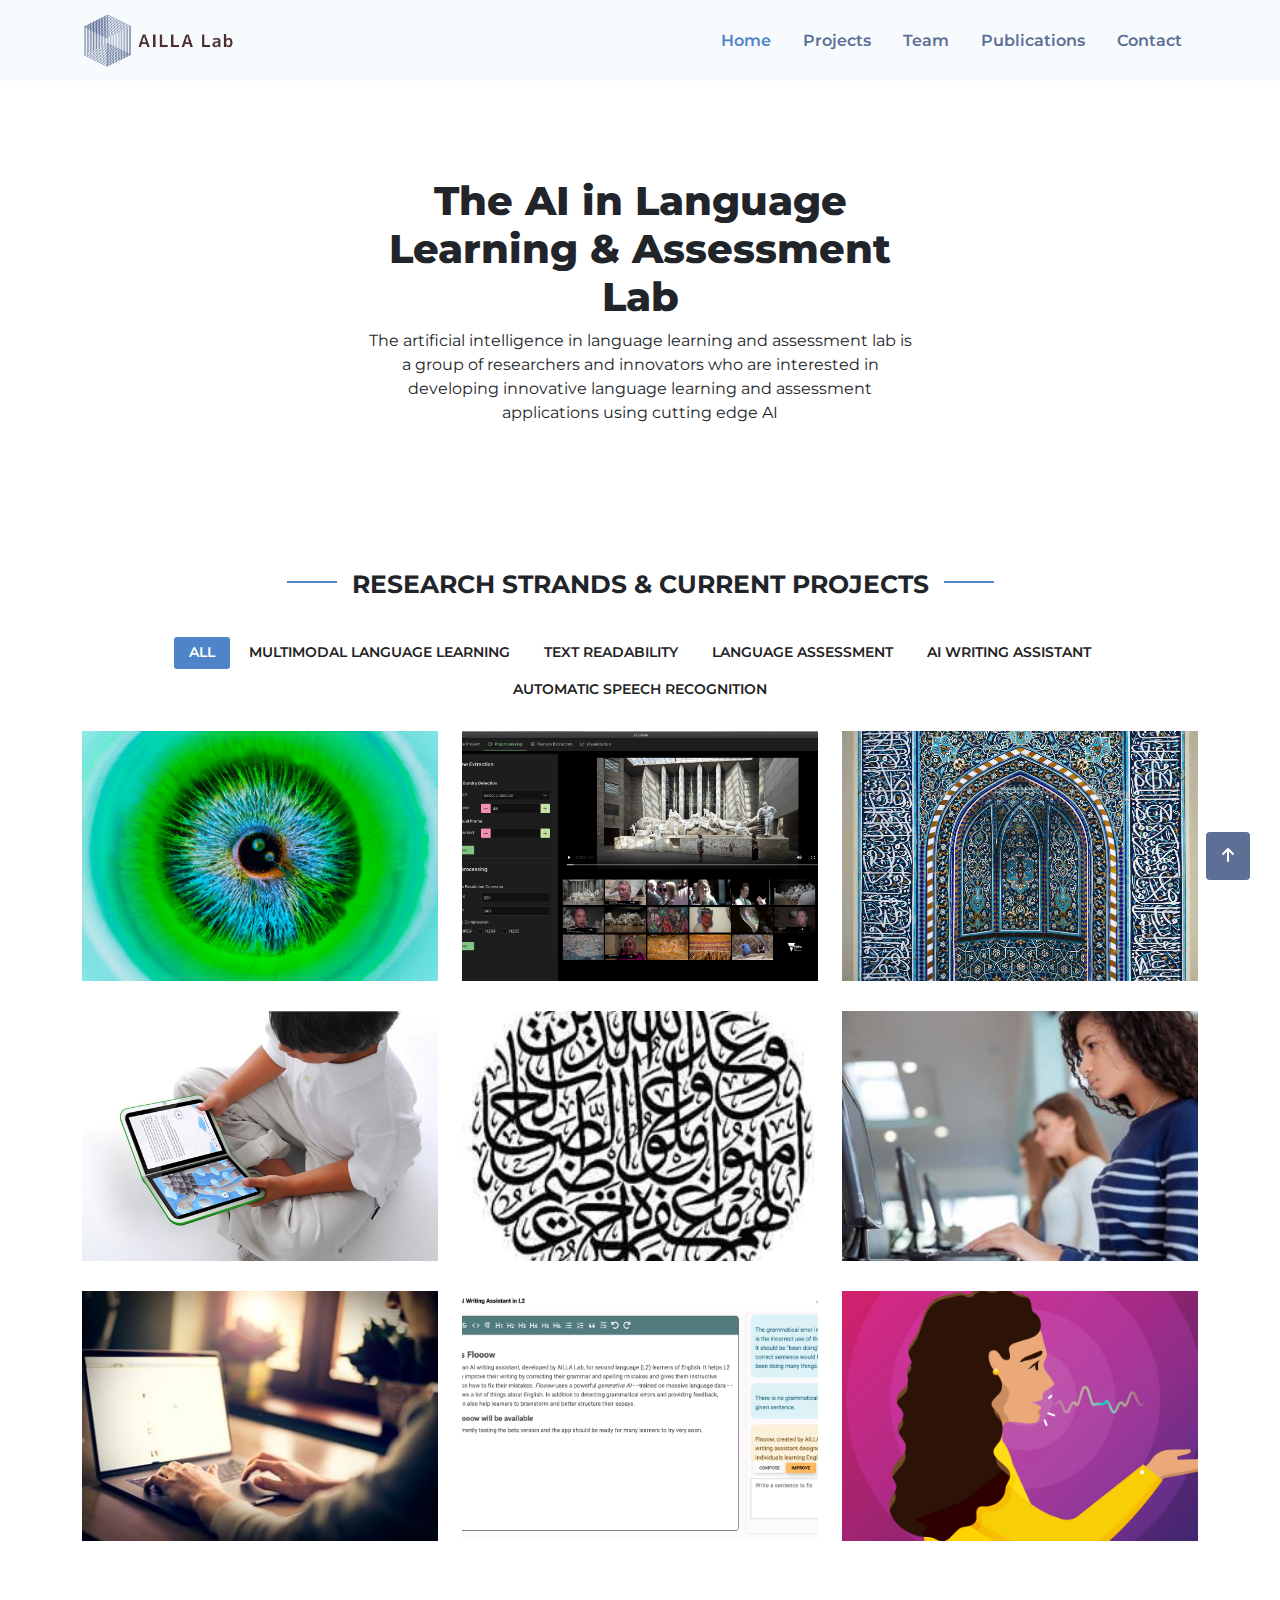
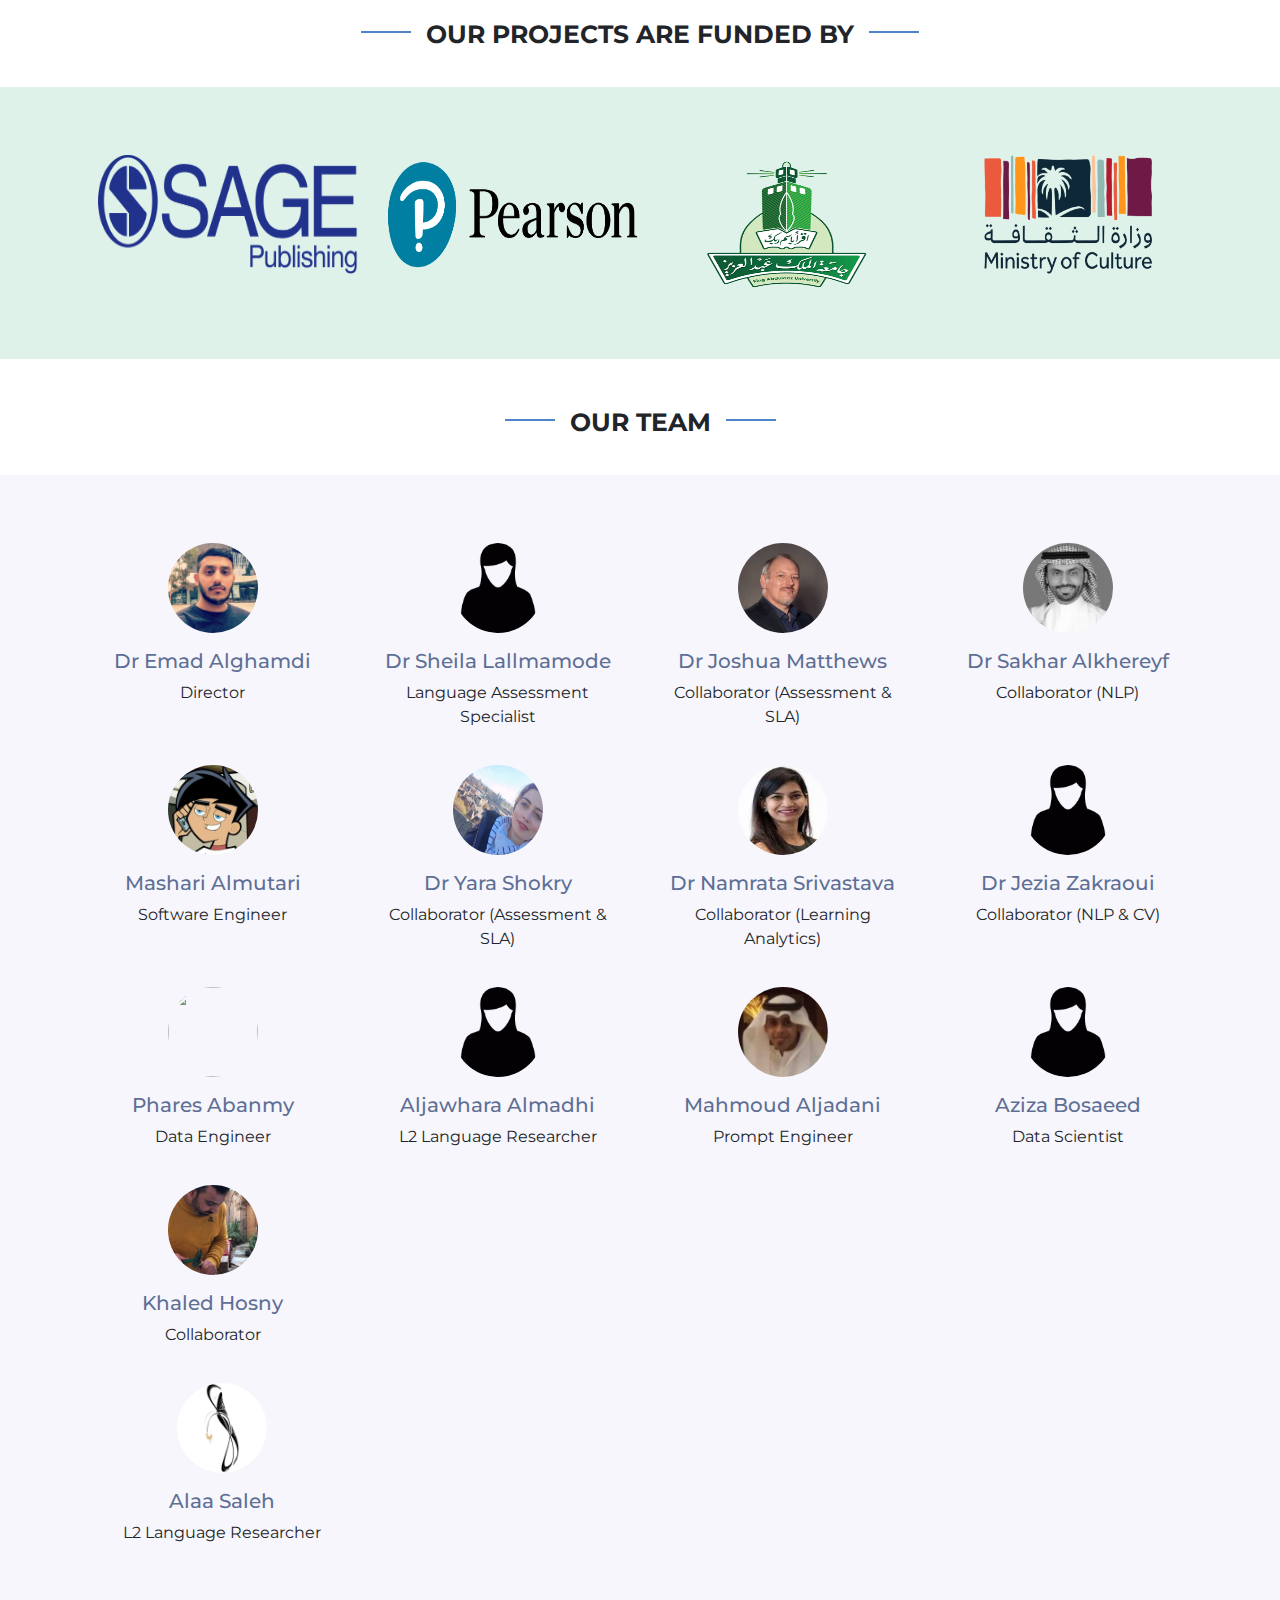
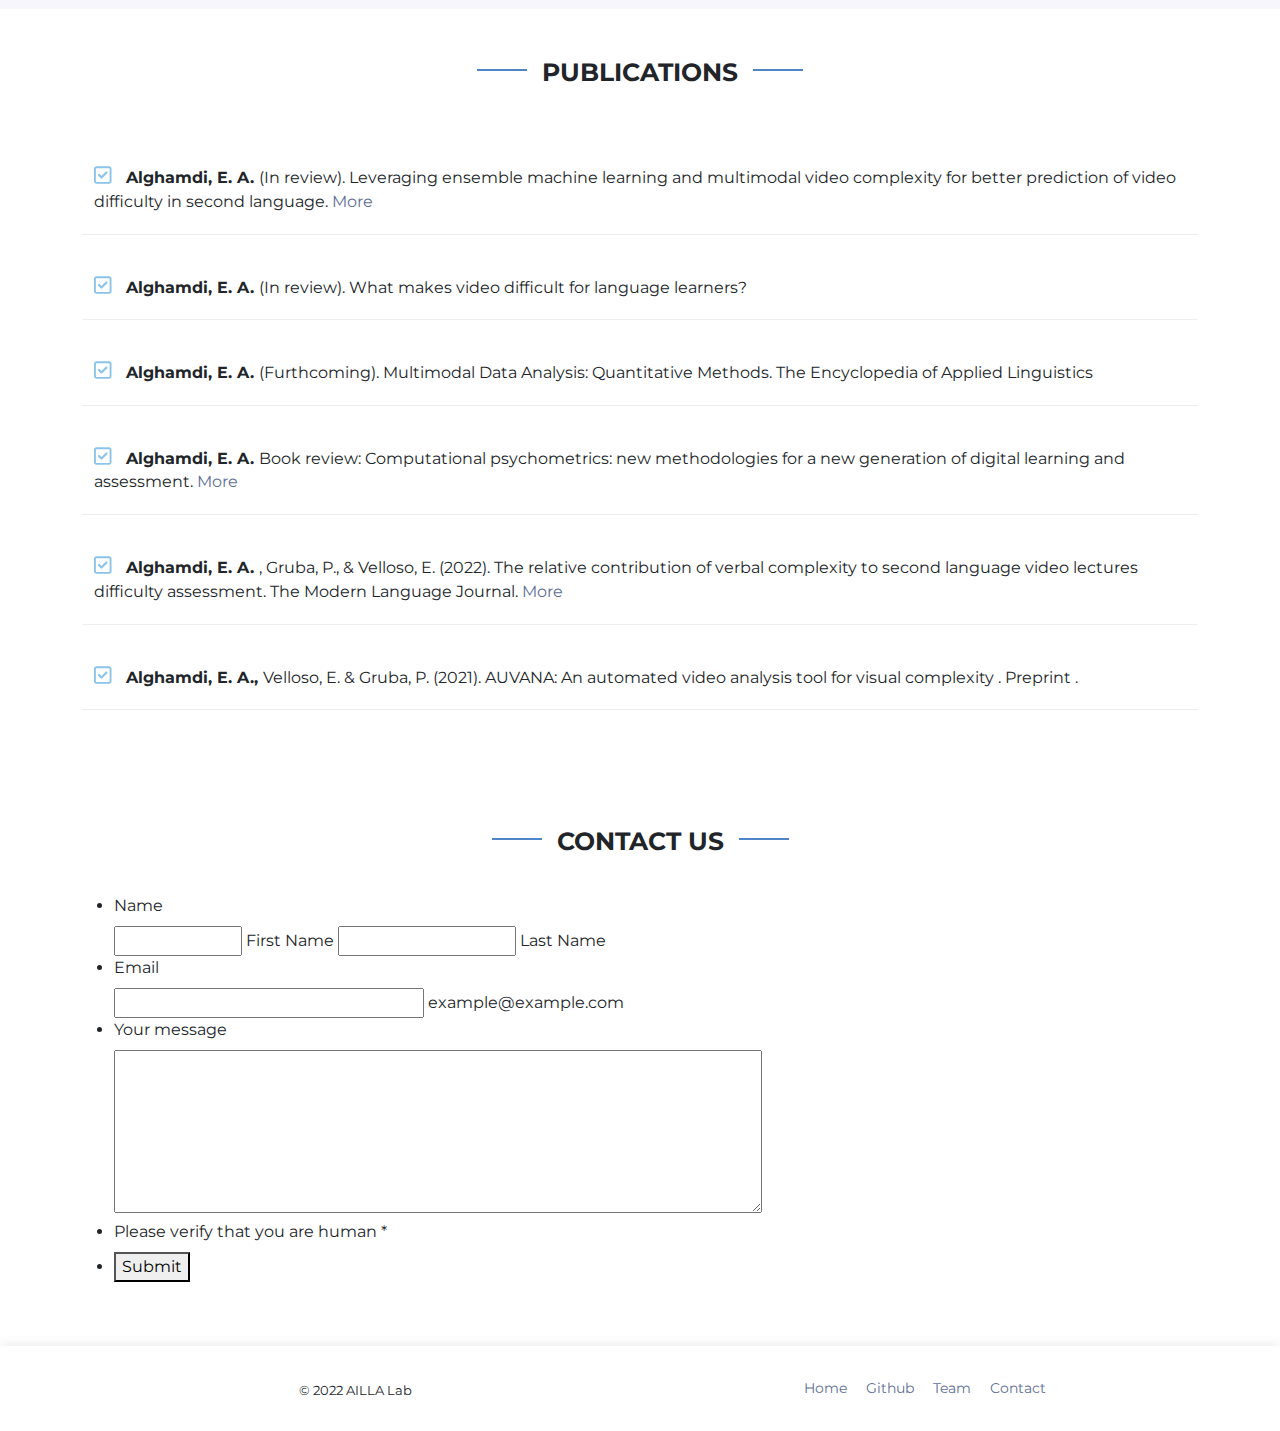
==== commit 8d612fe1: "added floow" ====
--- a/index.html
+++ b/index.html
@@ -162,7 +162,7 @@
                 Language Assessment
               </li>
               <li data-filter="filter-AN" class="list-filter">
-                Learning Analytics
+               AI Writing Assistant 
               </li>
               <li data-filter="filter-ASR" class="list-filter">
                 automatic speech recognition
@@ -317,13 +317,13 @@
           <div class="col-lg-4 col-md-6 portfolio-item" data-item="filter-AN">
             <div class="portfolio-wrap">
               <img
-                src="assets/imgs/projects/learning_analytics.jpg"
+                src="assets/imgs/projects/flooow.png"
                 class="img-fluid"
                 alt=""
               />
               <div class="portfolio-info">
-                <h4>Learning Analytics in Language Learning</h4>
-                <p>Learning Analytics</p>
+                <h4>AI writing assistant tool for L2 learners</h4>
+                <p>Flooow</p>
                 <div class="portfolio-links">
                   <!--<a href="assets/img/portfolio/portfolio-6.jpg" data-gallery="portfolioGallery" class="portfolio-lightbox" title="App 3"><i class="bx bx-plus"></i></a>-->
                   <a href="ProjectDetails.html?P=8" title="More Details">
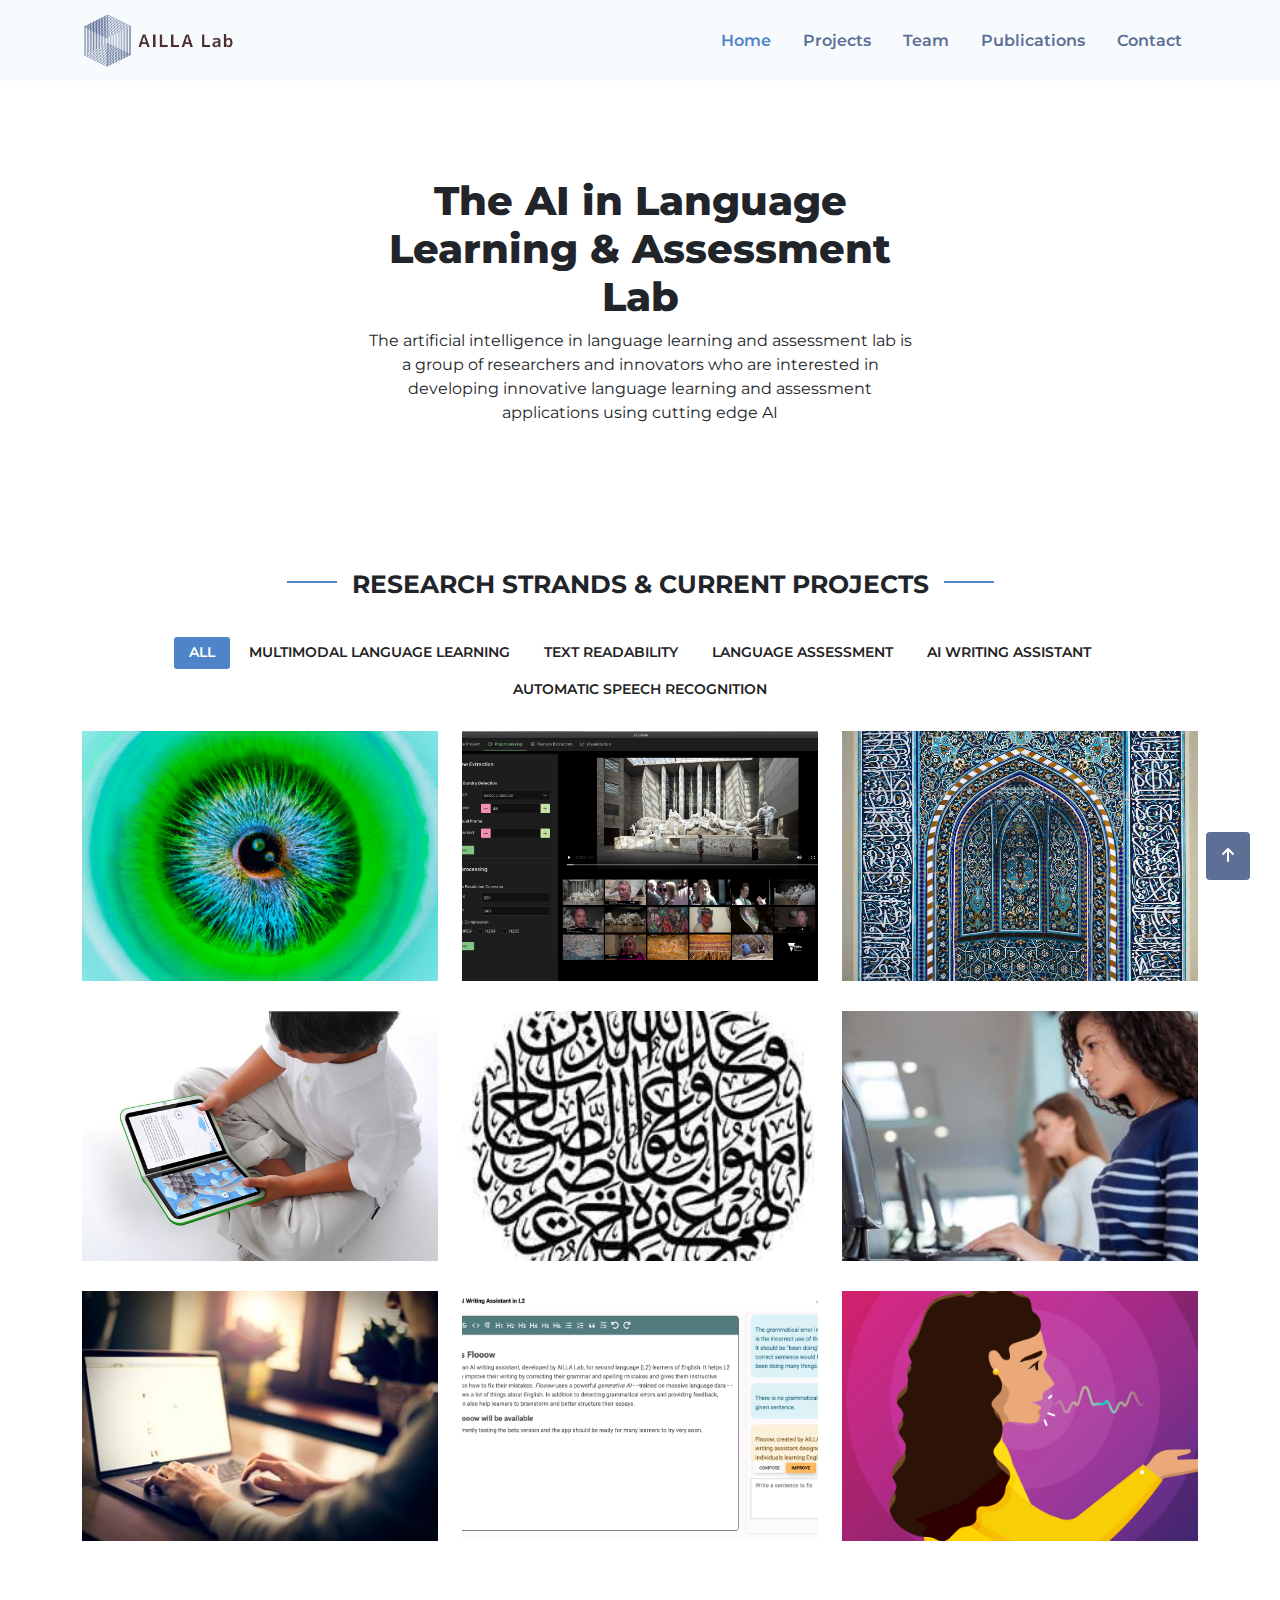
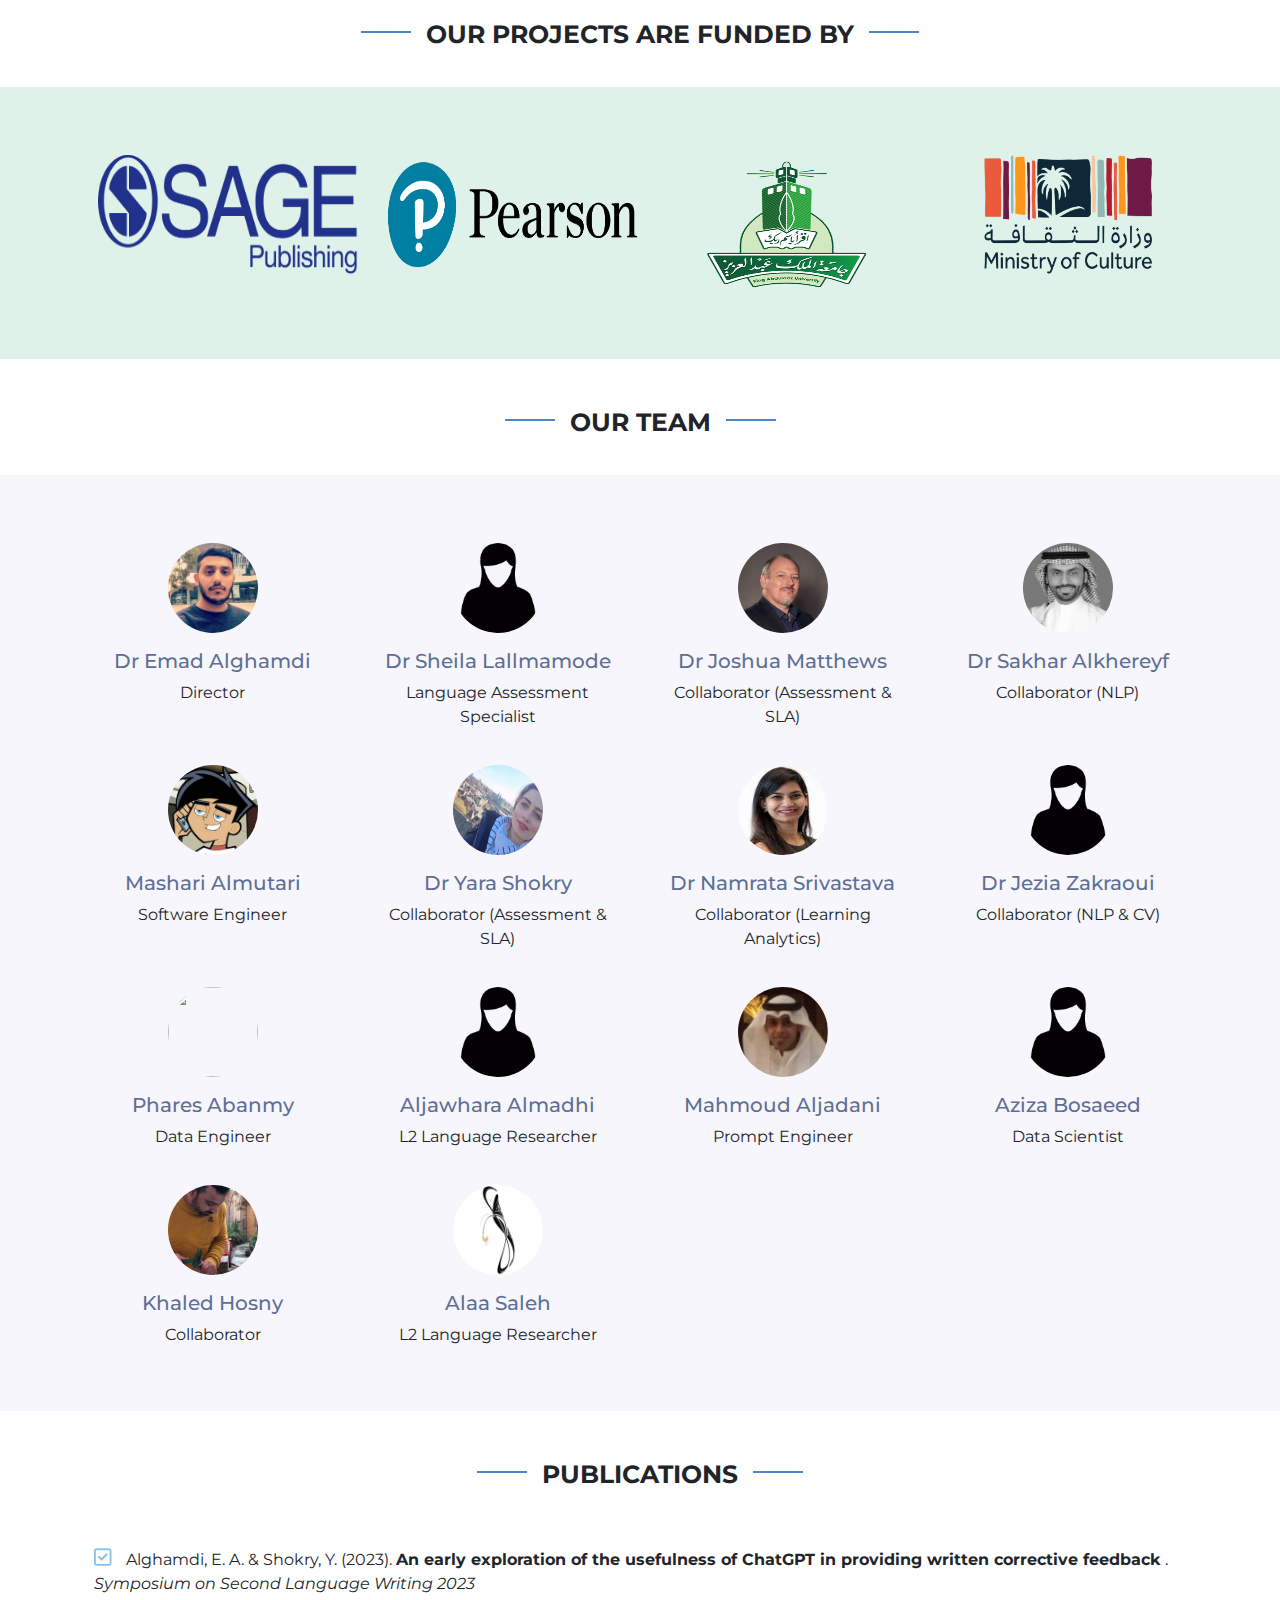
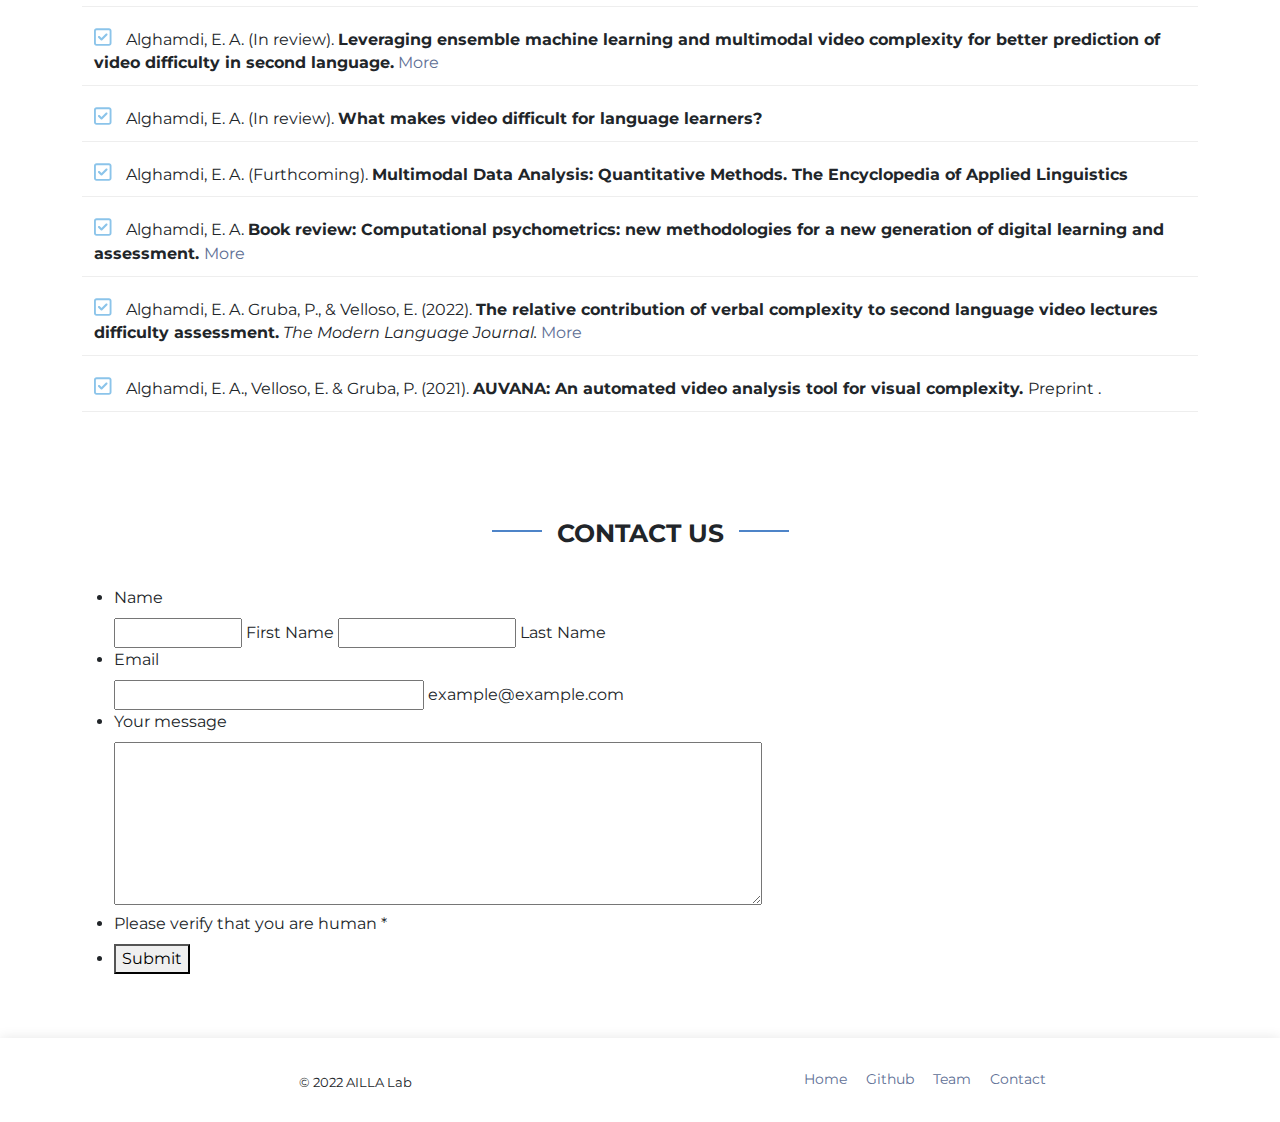
==== commit cdf6facd: "updated publications" ====
--- a/index.html
+++ b/index.html
@@ -162,7 +162,7 @@
                 Language Assessment
               </li>
               <li data-filter="filter-AN" class="list-filter">
-               AI Writing Assistant 
+                AI Writing Assistant
               </li>
               <li data-filter="filter-ASR" class="list-filter">
                 automatic speech recognition
@@ -621,7 +621,6 @@
             </div>
           </div>
 
-          </div>
           <div class="col-lg-3 col-md-4 col-sm-12">
             <div class="text-center p-3 rounded mt-1">
               <div class="text-center">
@@ -646,15 +645,15 @@
         <div class="section-title">
           <h2>Publications</h2>
         </div>
-
         <div class="row faq-item d-flex align-items-stretch">
           <div class="col-lg-12">
             <i class="fa-regular fa-square-check pu-icon"></i>
 
-            <b> Alghamdi, E. A. </b> (In review). Leveraging ensemble machine
-            learning and multimodal video complexity for better prediction of
-            video difficulty in second language.
-            <a href="https://osf.io/a4jmu" target="_blank">More</a>
+            Alghamdi, E. A. & Shokry, Y. (2023).
+            <b>
+              An early exploration of the usefulness of ChatGPT in providing
+              written corrective feedback </b
+            >. <i> Symposium on Second Language Writing 2023 </i>
           </div>
         </div>
 
@@ -662,8 +661,13 @@
           <div class="col-lg-12">
             <i class="fa-regular fa-square-check pu-icon"></i>
 
-            <b> Alghamdi, E. A. </b> (In review). What makes video difficult for
-            language learners?
+            Alghamdi, E. A. (In review).
+            <b>
+              Leveraging ensemble machine learning and multimodal video
+              complexity for better prediction of video difficulty in second
+              language.</b
+            >
+            <a href="https://osf.io/a4jmu" target="_blank">More</a>
           </div>
         </div>
 
@@ -671,8 +675,8 @@
           <div class="col-lg-12">
             <i class="fa-regular fa-square-check pu-icon"></i>
 
-            <b> Alghamdi, E. A. </b> (Furthcoming). Multimodal Data Analysis:
-            Quantitative Methods. The Encyclopedia of Applied Linguistics
+            Alghamdi, E. A. (In review).
+            <b> What makes video difficult for language learners?</b>
           </div>
         </div>
 
@@ -680,10 +684,11 @@
           <div class="col-lg-12">
             <i class="fa-regular fa-square-check pu-icon"></i>
 
-            <b> Alghamdi, E. A. </b> Book review: Computational psychometrics:
-            new methodologies for a new generation of digital learning and
-            assessment.
-            <a href="https://osf.io/hquj9/" target="_blank">More</a>
+            Alghamdi, E. A. (Furthcoming).
+            <b>
+              Multimodal Data Analysis: Quantitative Methods. The Encyclopedia
+              of Applied Linguistics</b
+            >
           </div>
         </div>
 
@@ -691,9 +696,25 @@
           <div class="col-lg-12">
             <i class="fa-regular fa-square-check pu-icon"></i>
 
-            <b> Alghamdi, E. A. </b>, Gruba, P., & Velloso, E. (2022). The
-            relative contribution of verbal complexity to second language video
-            lectures difficulty assessment. The Modern Language Journal.
+            Alghamdi, E. A.
+            <b>
+              Book review: Computational psychometrics: new methodologies for a
+              new generation of digital learning and assessment.
+            </b>
+            <a href="https://osf.io/hquj9/" target="_blank">More</a>
+          </div>
+        </div>
+
+        <div class="row faq-item d-flex align-items-stretch">
+          <div class="col-lg-12">
+            <i class="fa-regular fa-square-check pu-icon"></i>
+
+            Alghamdi, E. A. Gruba, P., & Velloso, E. (2022).
+            <b>
+              The relative contribution of verbal complexity to second language
+              video lectures difficulty assessment.</b
+            >
+            <i> The Modern Language Journal.</i>
             <a
               href="https://onlinelibrary.wiley.com/doi/full/10.1111/modl.12773"
               target="_blank"
@@ -706,8 +727,11 @@
           <div class="col-lg-12">
             <i class="fa-regular fa-square-check pu-icon"></i>
 
-            <b> Alghamdi, E. A., </b> Velloso, E. & Gruba, P. (2021). AUVANA: An
-            automated video analysis tool for visual complexity . Preprint .
+            Alghamdi, E. A., Velloso, E. & Gruba, P. (2021).
+            <b>
+              AUVANA: An automated video analysis tool for visual complexity.
+            </b>
+            Preprint .
           </div>
         </div>
       </div>
--- a/assets/css/AILab.css
+++ b/assets/css/AILab.css
@@ -1,377 +1,365 @@
 ﻿:root {
-    --main-color: #f7fbfe;
-    --dark-color: #5e6f95;
-    --blue-color: #4e84c8;
-}
-
+  --main-color: #f7fbfe;
+  --dark-color: #5e6f95;
+  --blue-color: #4e84c8;
+}
 
 body {
-    font-family: "Montserrat","sans-serif";
+  font-family: "Montserrat", "sans-serif";
 }
 a {
-    color: var(--dark-color);
-    text-decoration: none;
-}
-    a.active {
-        color: var(--blue-color);
-        text-decoration: none;
-    }
+  color: var(--dark-color);
+  text-decoration: none;
+}
+a.active {
+  color: var(--blue-color);
+  text-decoration: none;
+}
 .section-bg {
-    background-color: #f7fbfe;
+  background-color: #f7fbfe;
 }
 
 /*start navbar*/
 .navbar {
-    background-color: var(--main-color);
+  background-color: var(--main-color);
 }
 .navbar .nav-item .nav-link {
-        color: var(--dark-color);
-        
-        font-weight: 600;
+  color: var(--dark-color);
+
+  font-weight: 600;
 }
 .navbar .nav-item .nav-link.active,
 .navbar .nav-item .nav-link:focus,
 .navbar .nav-item .nav-link:hover {
-     color: var(--blue-color);
-}
-    .navbar .navbar-toggler {
-        color: var(--dark-color);
-        border-color: var(--dark-color);
-        font-size: 20px;
-    }
-    .navbar .navbar-toggler:focus {
-        box-shadow:none;
-    }
+  color: var(--blue-color);
+}
+.navbar .navbar-toggler {
+  color: var(--dark-color);
+  border-color: var(--dark-color);
+  font-size: 20px;
+}
+.navbar .navbar-toggler:focus {
+  box-shadow: none;
+}
 
 /*end navbar*/
 
 /* Start Landing*/
 .heading-bold-800 {
-   font-weight: 800;
+  font-weight: 800;
 }
 
 /* end Landing*/
 
 /* start section title*/
 .section-title {
-    text-align: center;
-    padding-bottom: 30px;
-}
-
-    .section-title h2 {
-        font-size: 25px;
-        font-weight: bold;
-        text-transform: uppercase;
-        position: relative;
-        color: #212529;
-    }
-
-        .section-title h2::before,
-        .section-title h2::after {
-            content: "";
-            width: 50px;
-            height: 2px;
-            background: var(--blue-color);
-            display: inline-block;
-        }
-
-        .section-title h2::before {
-            margin: 0 15px 10px 0;
-        }
-
-        .section-title h2::after {
-            margin: 0 0 10px 15px;
-        }
-
-    .section-title p {
-        margin: 15px 0 0 0;
-    }
+  text-align: center;
+  padding-bottom: 30px;
+}
+
+.section-title h2 {
+  font-size: 25px;
+  font-weight: bold;
+  text-transform: uppercase;
+  position: relative;
+  color: #212529;
+}
+
+.section-title h2::before,
+.section-title h2::after {
+  content: "";
+  width: 50px;
+  height: 2px;
+  background: var(--blue-color);
+  display: inline-block;
+}
+
+.section-title h2::before {
+  margin: 0 15px 10px 0;
+}
+
+.section-title h2::after {
+  margin: 0 0 10px 15px;
+}
+
+.section-title p {
+  margin: 15px 0 0 0;
+}
 
 /* end section title*/
 
 /* start portfolio section*/
 .portfolio .portfolio-item {
-    margin-bottom: 30px;
+  margin-bottom: 30px;
 }
 .portfolio .portfolio-item.hide {
-    display: none;
+  display: none;
 }
 
 .portfolio #portfolio-flters {
-    padding: 0;
-    margin: 0 auto 20px auto;
-    list-style: none;
-    text-align: center;
-}
-
-    .portfolio #portfolio-flters li {
-        cursor: pointer;
-        display: inline-block;
-        padding: 8px 15px 10px 15px;
-        font-size: 14px;
-        font-weight: 600;
-        line-height: 1;
-        text-transform: uppercase;
-        color: #222222;
-        margin-bottom: 5px;
-        transition: all 0.3s ease-in-out;
-        border-radius: 3px;
-    }
-
-        .portfolio #portfolio-flters li:hover,
-        .portfolio #portfolio-flters li.filter-active {
-            color: #fff;
-            background: var(--blue-color);
-        }
-
-        .portfolio #portfolio-flters li:last-child {
-            margin-right: 0;
-        }
+  padding: 0;
+  margin: 0 auto 20px auto;
+  list-style: none;
+  text-align: center;
+}
+
+.portfolio #portfolio-flters li {
+  cursor: pointer;
+  display: inline-block;
+  padding: 8px 15px 10px 15px;
+  font-size: 14px;
+  font-weight: 600;
+  line-height: 1;
+  text-transform: uppercase;
+  color: #222222;
+  margin-bottom: 5px;
+  transition: all 0.3s ease-in-out;
+  border-radius: 3px;
+}
+
+.portfolio #portfolio-flters li:hover,
+.portfolio #portfolio-flters li.filter-active {
+  color: #fff;
+  background: var(--blue-color);
+}
+
+.portfolio #portfolio-flters li:last-child {
+  margin-right: 0;
+}
 
 .portfolio .portfolio-wrap {
-    transition: 0.3s;
-    position: relative;
-    overflow: hidden;
-    z-index: 1;
-    background: rgba(34, 34, 34, 0.6);
-}
-
-    .portfolio .portfolio-wrap::before {
-        content: "";
-        background: rgba(34, 34, 34, 0.6);
-        position: absolute;
-        left: 0;
-        right: 0;
-        top: 0;
-        bottom: 0;
-        transition: all ease-in-out 0.3s;
-        z-index: 2;
-        opacity: 0;
-    }
-
-    .portfolio .portfolio-wrap img {
-        transition: all ease-in-out 0.3s;
-        height: 250px;
-        width: 100%;
-        object-fit: cover;
-    }
-
-    .portfolio .portfolio-wrap .portfolio-info {
-        opacity: 0;
-        position: absolute;
-        top: 0;
-        left: 0;
-        right: 0;
-        bottom: 0;
-        z-index: 3;
-        transition: all ease-in-out 0.3s;
-        display: flex;
-        flex-direction: column;
-        justify-content: flex-end;
-        align-items: flex-start;
-        padding: 20px;
-    }
-
-        .portfolio .portfolio-wrap .portfolio-info h4 {
-            font-size: 20px;
-            color: #fff;
-            font-weight: 600;
-        }
-
-        .portfolio .portfolio-wrap .portfolio-info p {
-            color: rgba(255, 255, 255, 0.7);
-            font-size: 14px;
-            text-transform: uppercase;
-            padding: 0;
-            margin: 0;
-            font-style: italic;
-        }
-
-    .portfolio .portfolio-wrap .portfolio-links {
-        text-align: center;
-        z-index: 4;
-    }
-
-        .portfolio .portfolio-wrap .portfolio-links a {
-            color: #fff;
-            margin: 0 5px 0 0;
-            font-size: 28px;
-            display: inline-block;
-            transition: 0.3s;
-        }
-
-            .portfolio .portfolio-wrap .portfolio-links a:hover {
-                color: #3498db;
-            }
-
-    .portfolio .portfolio-wrap:hover::before {
-        opacity: 1;
-    }
-
-    .portfolio .portfolio-wrap:hover img {
-        transform: scale(1.2);
-    }
-
-    .portfolio .portfolio-wrap:hover .portfolio-info {
-        opacity: 1;
-    }
+  transition: 0.3s;
+  position: relative;
+  overflow: hidden;
+  z-index: 1;
+  background: rgba(34, 34, 34, 0.6);
+}
+
+.portfolio .portfolio-wrap::before {
+  content: "";
+  background: rgba(34, 34, 34, 0.6);
+  position: absolute;
+  left: 0;
+  right: 0;
+  top: 0;
+  bottom: 0;
+  transition: all ease-in-out 0.3s;
+  z-index: 2;
+  opacity: 0;
+}
+
+.portfolio .portfolio-wrap img {
+  transition: all ease-in-out 0.3s;
+  height: 250px;
+  width: 100%;
+  object-fit: cover;
+}
+
+.portfolio .portfolio-wrap .portfolio-info {
+  opacity: 0;
+  position: absolute;
+  top: 0;
+  left: 0;
+  right: 0;
+  bottom: 0;
+  z-index: 3;
+  transition: all ease-in-out 0.3s;
+  display: flex;
+  flex-direction: column;
+  justify-content: flex-end;
+  align-items: flex-start;
+  padding: 20px;
+}
+
+.portfolio .portfolio-wrap .portfolio-info h4 {
+  font-size: 20px;
+  color: #fff;
+  font-weight: 600;
+}
+
+.portfolio .portfolio-wrap .portfolio-info p {
+  color: rgba(255, 255, 255, 0.7);
+  font-size: 14px;
+  text-transform: uppercase;
+  padding: 0;
+  margin: 0;
+  font-style: italic;
+}
+
+.portfolio .portfolio-wrap .portfolio-links {
+  text-align: center;
+  z-index: 4;
+}
+
+.portfolio .portfolio-wrap .portfolio-links a {
+  color: #fff;
+  margin: 0 5px 0 0;
+  font-size: 28px;
+  display: inline-block;
+  transition: 0.3s;
+}
+
+.portfolio .portfolio-wrap .portfolio-links a:hover {
+  color: #3498db;
+}
+
+.portfolio .portfolio-wrap:hover::before {
+  opacity: 1;
+}
+
+.portfolio .portfolio-wrap:hover img {
+  transform: scale(1.2);
+}
+
+.portfolio .portfolio-wrap:hover .portfolio-info {
+  opacity: 1;
+}
 /* end portfolio section*/
 
-.team-name-co{
-    color:var(--dark-color)
+.team-name-co {
+  color: var(--dark-color);
 }
 
 /*--------------------------------------------------------------
 # Publication
 --------------------------------------------------------------*/
 .faq .faq-item {
-    margin: 20px 0;
-    padding: 20px 0;
-    border-bottom: 1px solid #eeeeee;
+  margin: 10px 0;
+  padding: 10px 0;
+  border-bottom: 1px solid #eeeeee;
 }
 
 .pu-icon {
-    color: #8bc4ea;
-    font-size: 20px;
-    
-   
-    padding: 0 10px 0 0 ;
-    margin: 0;
-}
-
-
+  color: #8bc4ea;
+  font-size: 20px;
+
+  padding: 0 10px 0 0;
+  margin: 0;
+}
 
 .contact .contact-form input,
 .contact .contact-form textarea {
-    border-radius: 0;
-    box-shadow: none;
-    font-size: 14px;
-    padding: 10px 15px;
-}
-
-    .contact .contact-form input:focus,
-    .contact .contact-form textarea:focus {
-        border-color: var(--blue-color);
-    }
+  border-radius: 0;
+  box-shadow: none;
+  font-size: 14px;
+  padding: 10px 15px;
+}
+
+.contact .contact-form input:focus,
+.contact .contact-form textarea:focus {
+  border-color: var(--blue-color);
+}
 .contact .contact-form button {
-    background-color: var(--blue-color);
-    border-color:var(--blue-color);
-}
-
+  background-color: var(--blue-color);
+  border-color: var(--blue-color);
+}
 
 /*--------------------------------------------------------------
 # Footer
 --------------------------------------------------------------*/
 #footer {
-    background: #fff;
-    box-shadow: 0px 0px 12px 0px rgba(0, 0, 0, 0.1);
-    padding: 30px 0;
-   
-    font-size: 14px;
-}
-
-    #footer .credits {
-        font-size: 13px;
-        padding-top: 5px;
-        
-    }
-
-    #footer .footer-links a {
-        color: var(--dark-color);
-        padding-left: 15px;
-    }
-
-        #footer .footer-links a:first-child {
-            padding-left: 0;
-        }
-
-        #footer .footer-links a:hover {
-            color: var(--blue-color);
-        }
-
-
+  background: #fff;
+  box-shadow: 0px 0px 12px 0px rgba(0, 0, 0, 0.1);
+  padding: 30px 0;
+
+  font-size: 14px;
+}
+
+#footer .credits {
+  font-size: 13px;
+  padding-top: 5px;
+}
+
+#footer .footer-links a {
+  color: var(--dark-color);
+  padding-left: 15px;
+}
+
+#footer .footer-links a:first-child {
+  padding-left: 0;
+}
+
+#footer .footer-links a:hover {
+  color: var(--blue-color);
+}
 
 .breadcrumbs h2 {
-    font-size: 20px;
-    font-weight: 400;
-    margin: 0;
+  font-size: 20px;
+  font-weight: 400;
+  margin: 0;
 }
 
 .breadcrumbs ol {
-    /*display: flex;
+  /*display: flex;
     flex-wrap: wrap;*/
-    list-style: none;
-    padding: 0;
-    margin: 0;
-    font-size: 14px;
-}
-    
-
-    .breadcrumbs ol li + li {
-        padding-left: 10px;
-        color: var(--dark-color);
-    }
-
-    .breadcrumbs ol li a.bradcrumbs-link.hover,
-    .breadcrumbs ol li a.bradcrumbs-link.focus,
-    .breadcrumbs ol li a.bradcrumbs-link.active {
-        color: var(--blue-color);
-    }
-
-        .breadcrumbs ol li + li::before {
-            display: inline-block;
-            padding-right: 10px;
-            color: var(--dark-color);
-            content: "/";
-        }
+  list-style: none;
+  padding: 0;
+  margin: 0;
+  font-size: 14px;
+}
+
+.breadcrumbs ol li + li {
+  padding-left: 10px;
+  color: var(--dark-color);
+}
+
+.breadcrumbs ol li a.bradcrumbs-link.hover,
+.breadcrumbs ol li a.bradcrumbs-link.focus,
+.breadcrumbs ol li a.bradcrumbs-link.active {
+  color: var(--blue-color);
+}
+
+.breadcrumbs ol li + li::before {
+  display: inline-block;
+  padding-right: 10px;
+  color: var(--dark-color);
+  content: "/";
+}
 
 .portfolio-details .portfolio-info {
-    padding: 30px;
-    box-shadow: 0px 0 6px #5e6f95;
-    
-}
-
-    .portfolio-details .portfolio-info h3 {
-        font-size: 20px;
-        font-weight: 600;
-        margin-bottom: 20px;
-        padding-bottom: 20px;
-        border-bottom: 1px solid var(--dark-color);
-    }
-
-    .portfolio-details .portfolio-info ul {
-        list-style: none;
-        padding: 0;
-        font-size: 15px;
-    }
+  padding: 30px;
+  box-shadow: 0px 0 6px #5e6f95;
+}
+
+.portfolio-details .portfolio-info h3 {
+  font-size: 20px;
+  font-weight: 600;
+  margin-bottom: 20px;
+  padding-bottom: 20px;
+  border-bottom: 1px solid var(--dark-color);
+}
+
+.portfolio-details .portfolio-info ul {
+  list-style: none;
+  padding: 0;
+  font-size: 15px;
+}
 
 .portfolio-details .portfolio-description h2 {
-    font-size: 25px;
-    font-weight: 600;
-    margin-bottom: 20px;
+  font-size: 25px;
+  font-weight: 600;
+  margin-bottom: 20px;
 }
 
 .portfolio-details .portfolio-description p {
-    padding: 0;
-}
-
+  padding: 0;
+}
 
 .btn {
-    position: fixed;
-    bottom: 20px;
-    right: 30px;
-    background-color: var(--dark-color);
-    border: none;
-    color: white; 
-    padding: 12px 16px; 
-    font-size: 16px; 
-    cursor: pointer; 
-}
-
-    
-    .btn:hover {
-        background-color: var(--blue-color);
-    }
+  position: fixed;
+  bottom: 20px;
+  right: 30px;
+  background-color: var(--dark-color);
+  border: none;
+  color: white;
+  padding: 12px 16px;
+  font-size: 16px;
+  cursor: pointer;
+}
+
+.btn:hover {
+  background-color: var(--blue-color);
+}
 /*.demo-wrap {
     overflow: hidden;
     position: relative;
@@ -390,4 +378,3 @@
     position: relative;
 }
 */
-
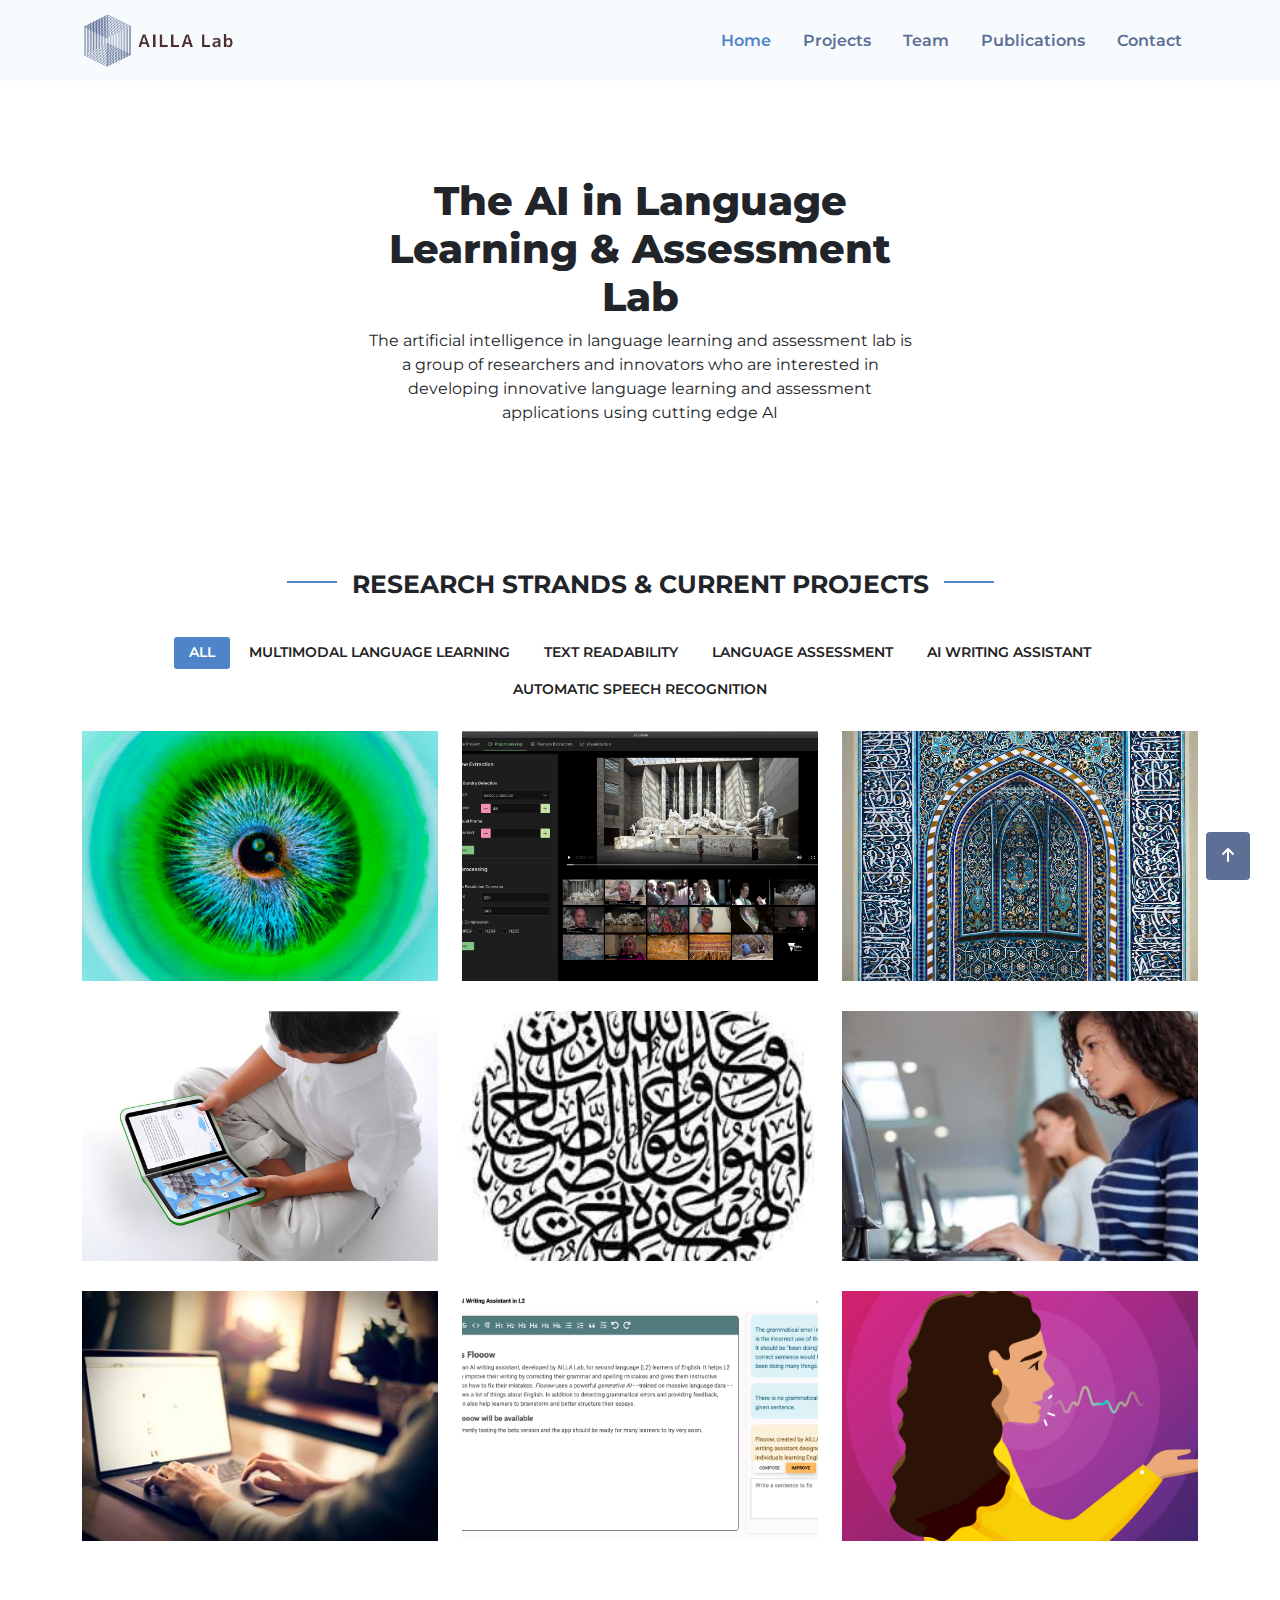
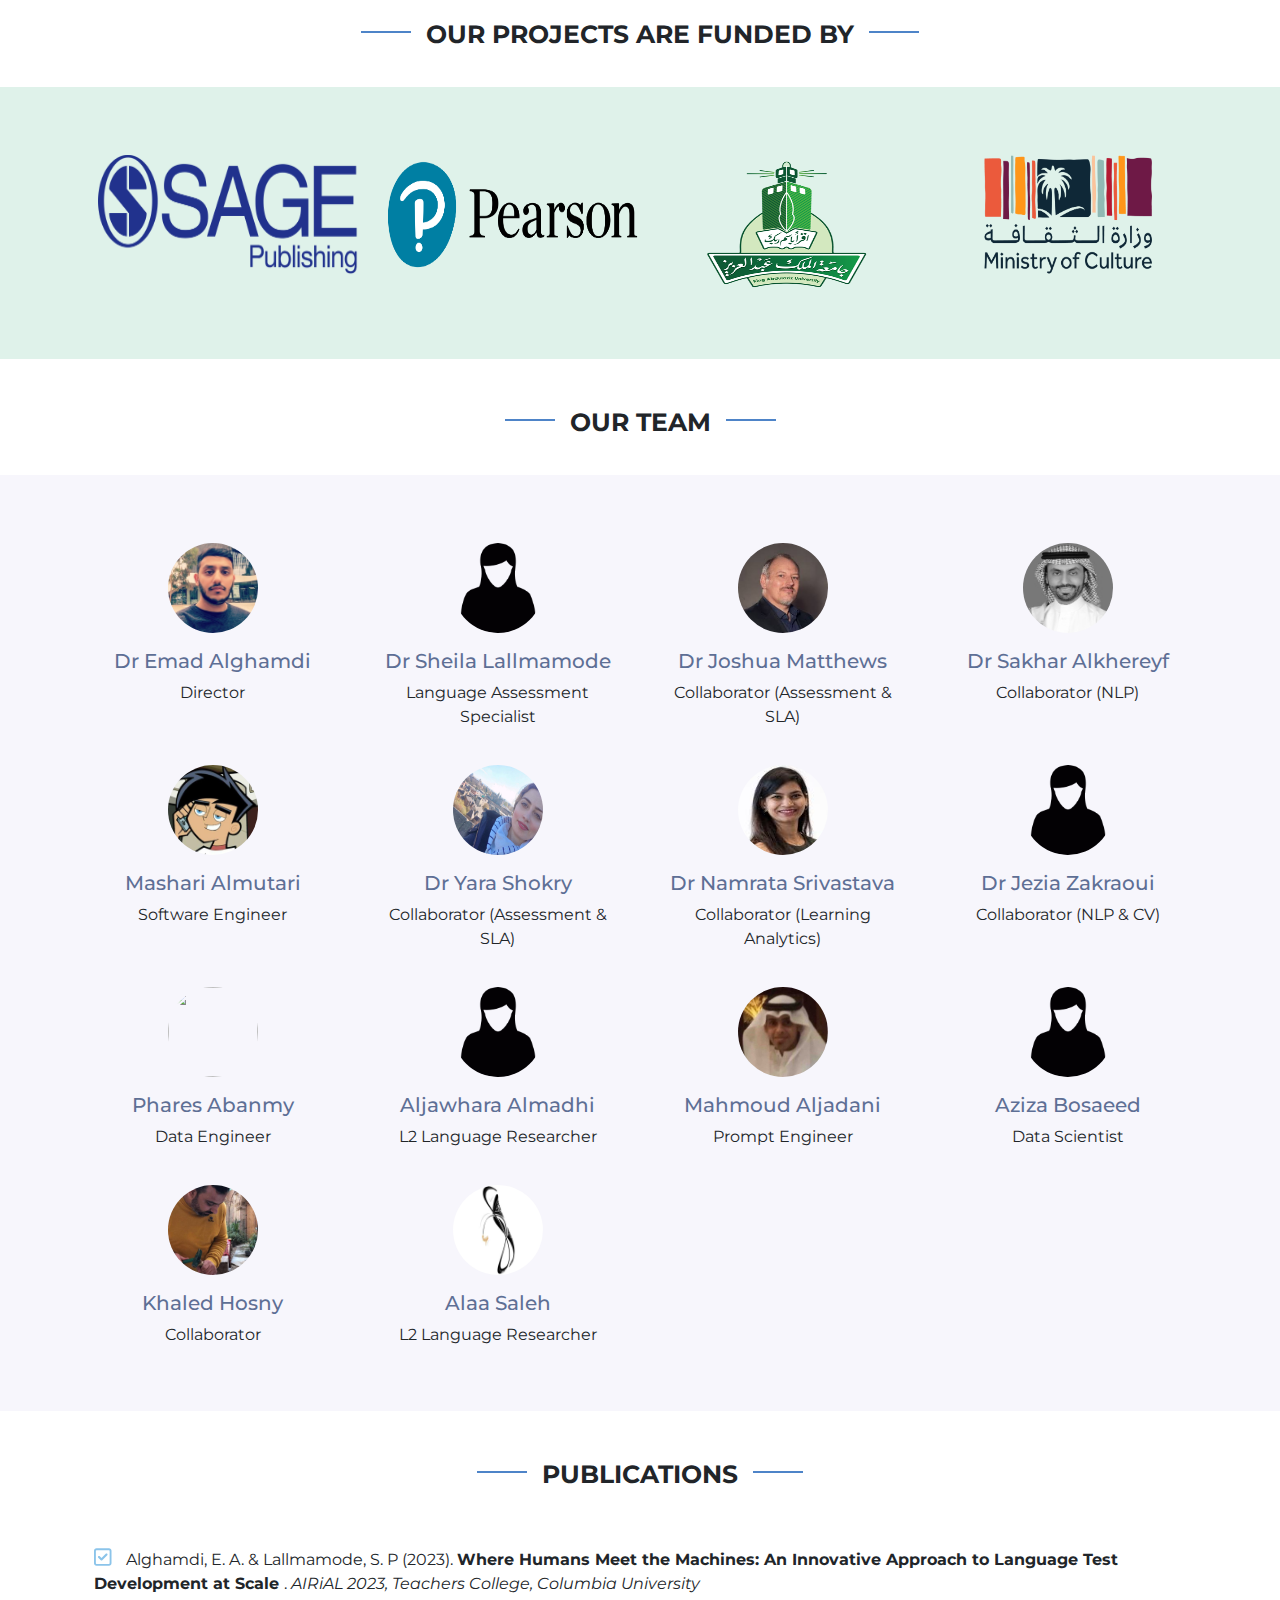
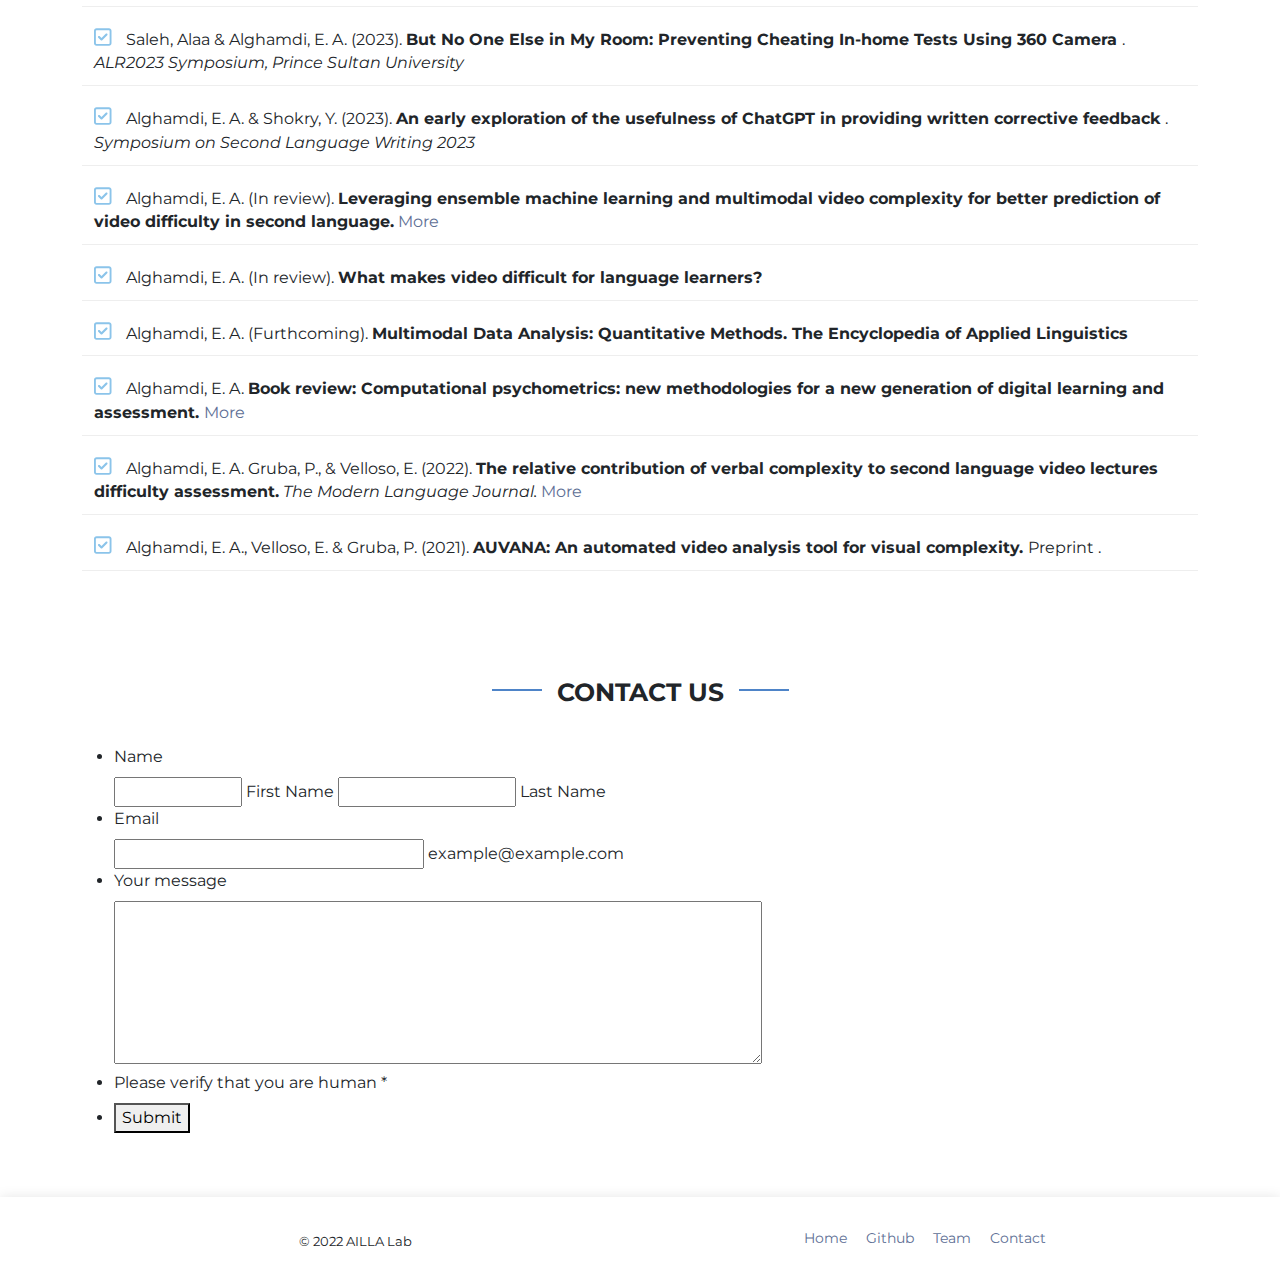
==== commit b03ff308: "added more work" ====
--- a/index.html
+++ b/index.html
@@ -644,6 +644,28 @@
       <div class="container">
         <div class="section-title">
           <h2>Publications</h2>
+        </div>
+        <div class="row faq-item d-flex align-items-stretch">
+          <div class="col-lg-12">
+            <i class="fa-regular fa-square-check pu-icon"></i>
+
+            Alghamdi, E. A. & Lallmamode, S. P (2023).
+            <b>
+              Where Humans Meet the Machines: An Innovative Approach to Language
+              Test Development at Scale </b
+            >. <i> AIRiAL 2023, Teachers College, Columbia University </i>
+          </div>
+        </div>
+        <div class="row faq-item d-flex align-items-stretch">
+          <div class="col-lg-12">
+            <i class="fa-regular fa-square-check pu-icon"></i>
+
+            Saleh, Alaa & Alghamdi, E. A. (2023).
+            <b>
+              But No One Else in My Room: Preventing Cheating In-home Tests
+              Using 360 Camera </b
+            >. <i> ALR2023 Symposium, Prince Sultan University </i>
+          </div>
         </div>
         <div class="row faq-item d-flex align-items-stretch">
           <div class="col-lg-12">
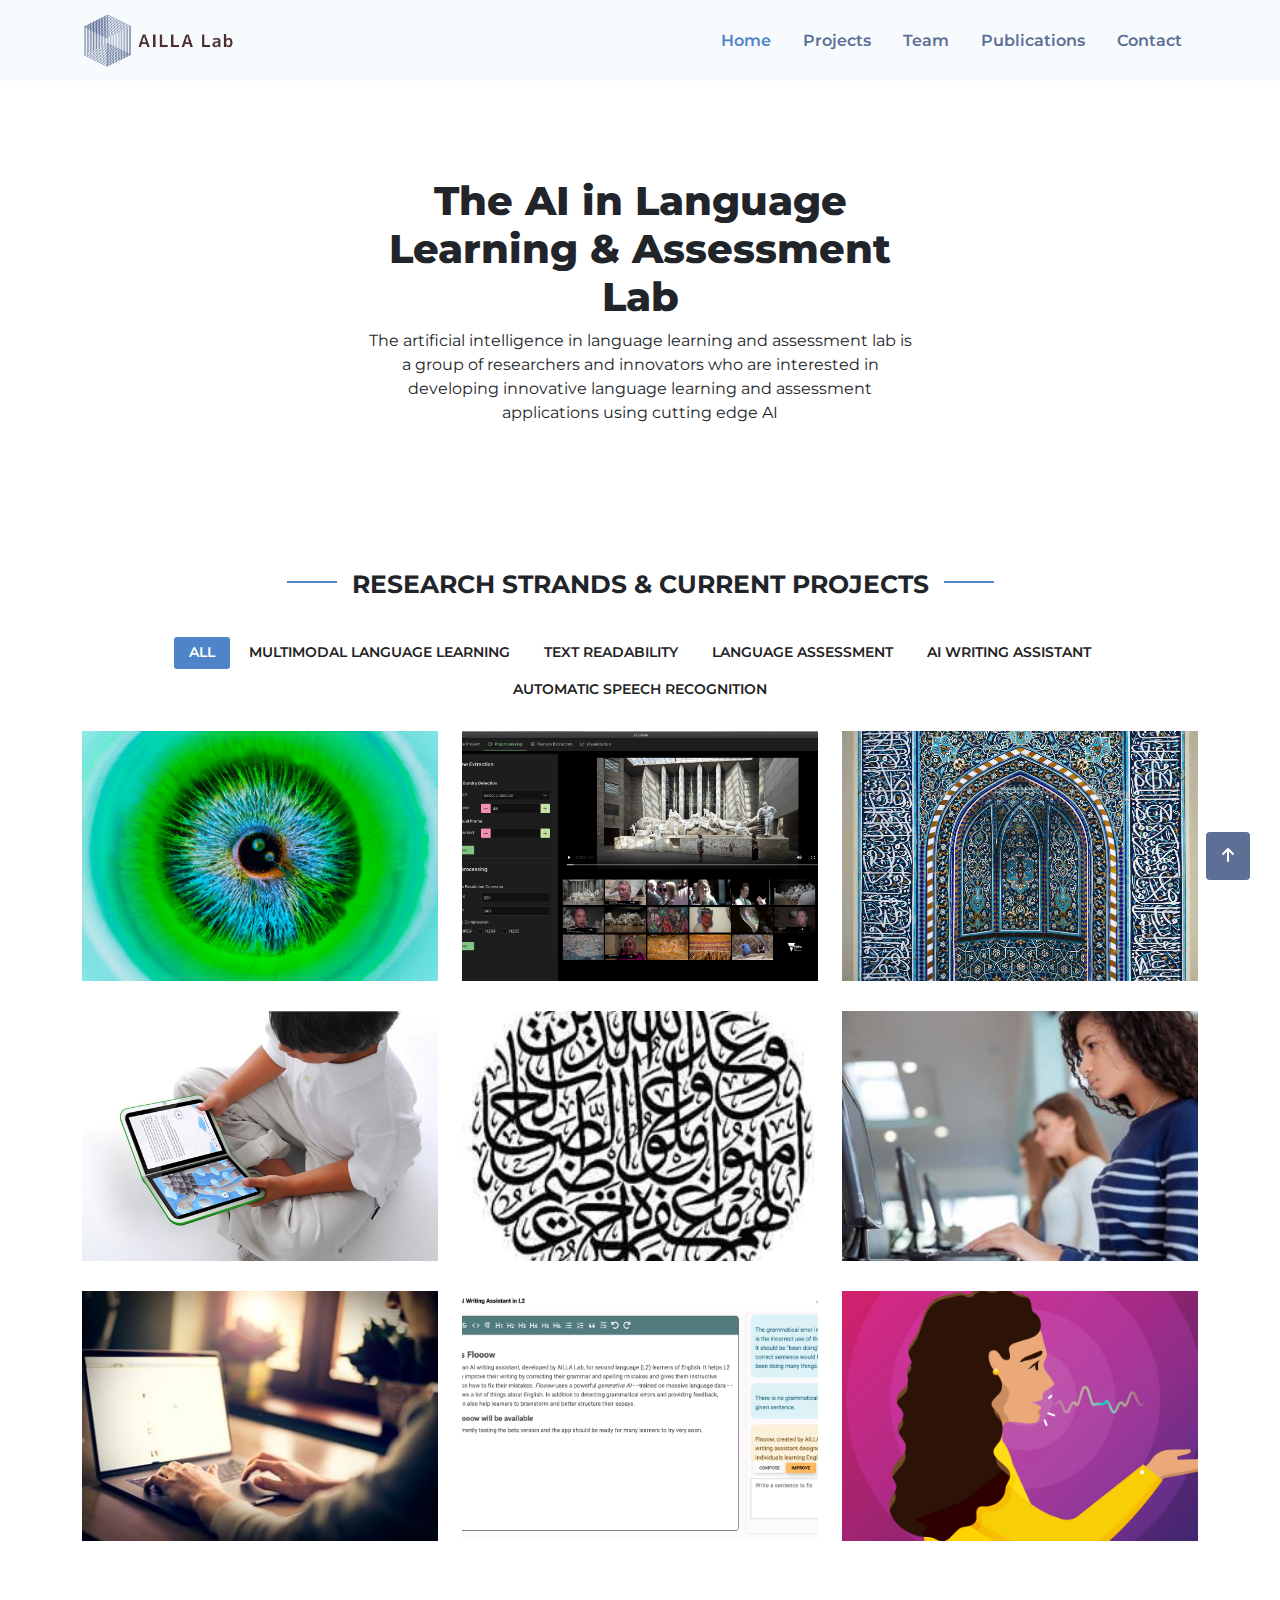
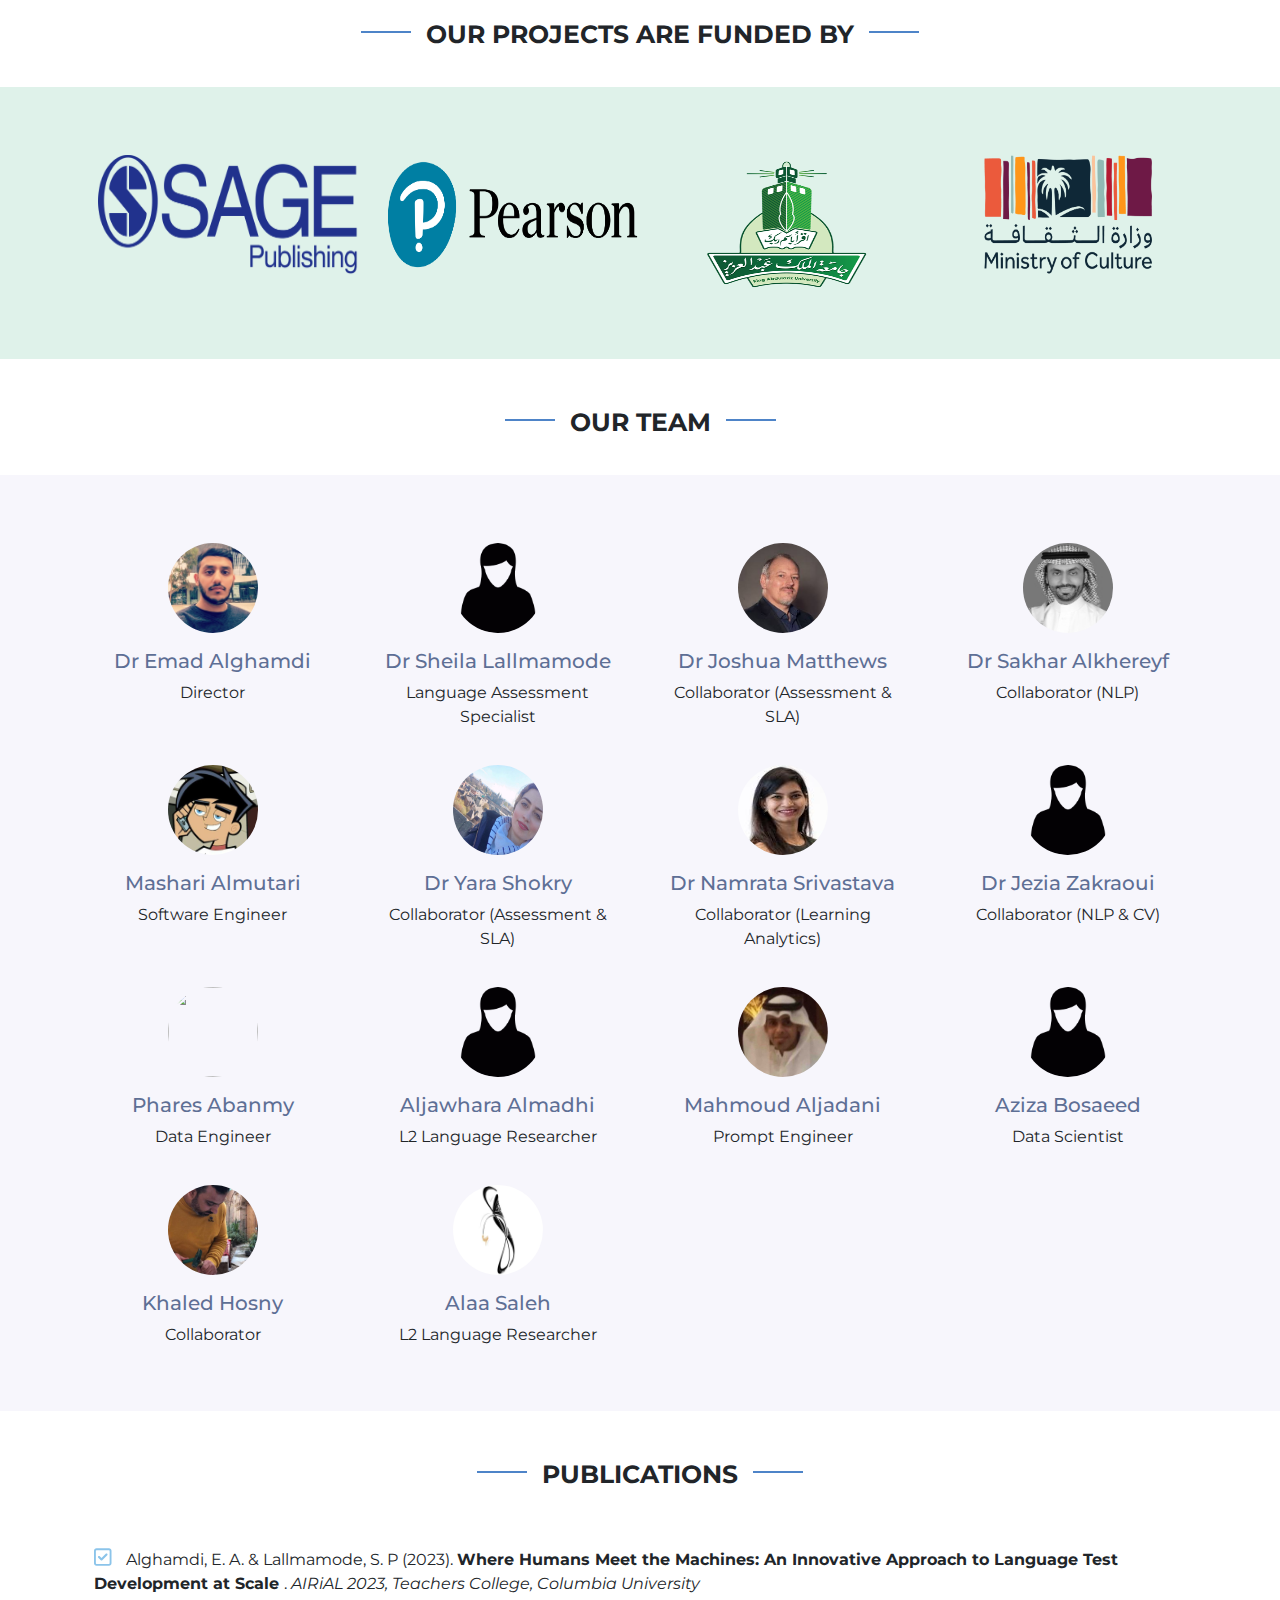
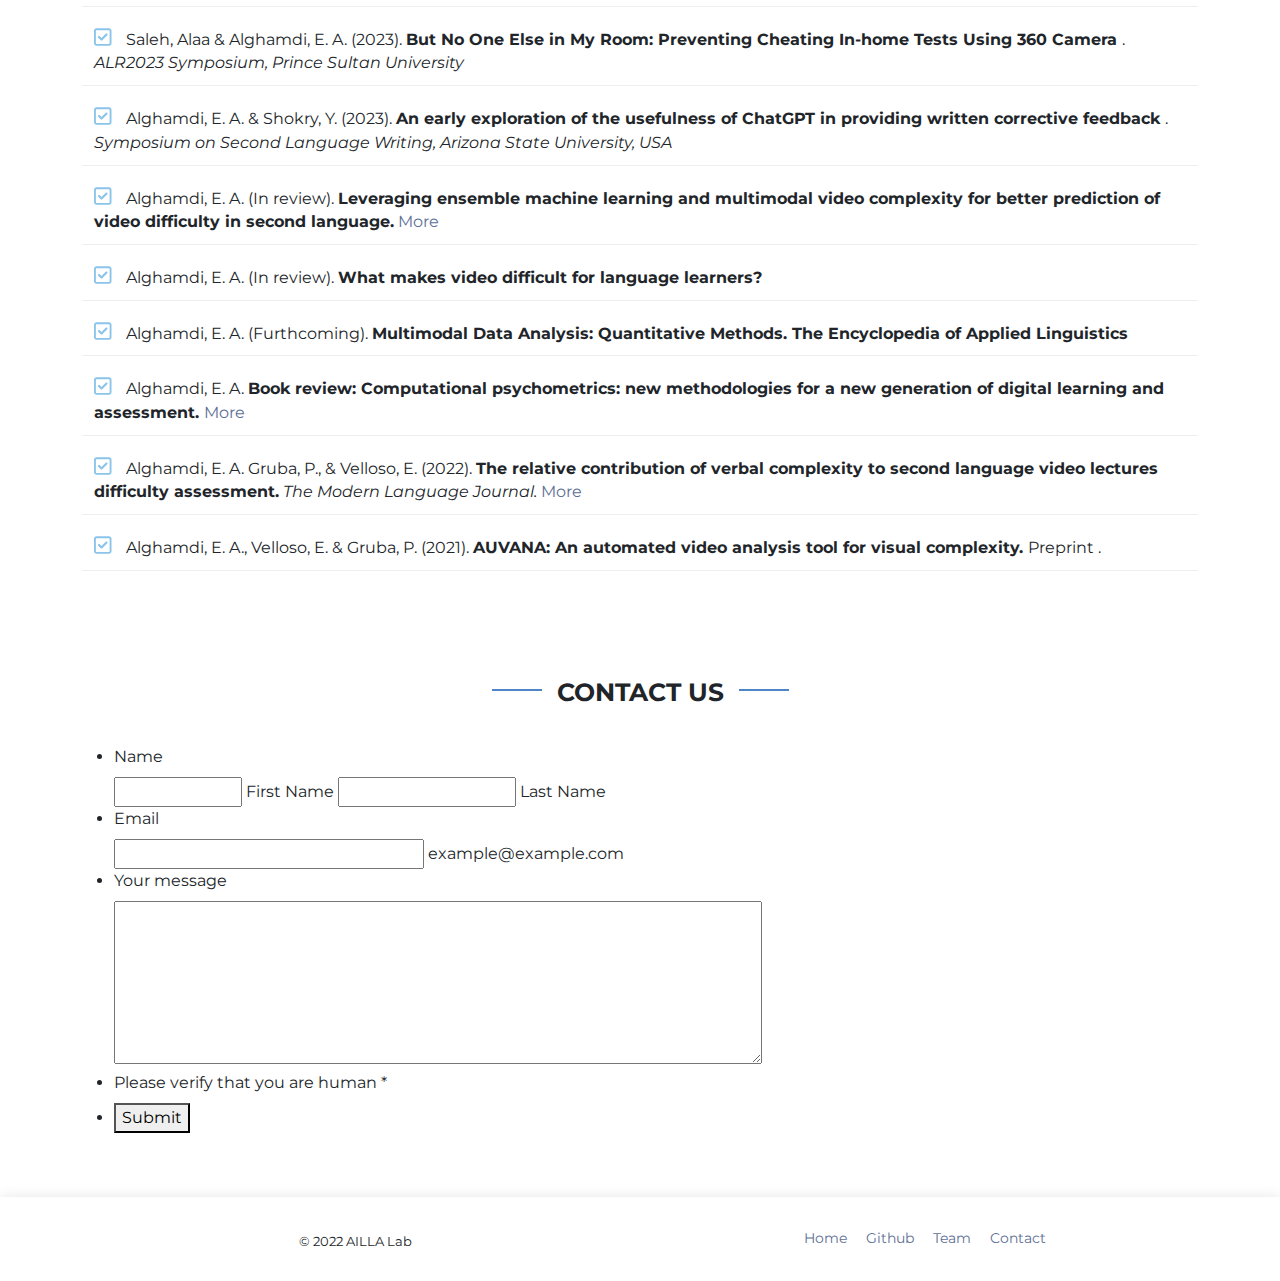
==== commit 9899fe1b: "added work" ====
--- a/index.html
+++ b/index.html
@@ -675,7 +675,11 @@
             <b>
               An early exploration of the usefulness of ChatGPT in providing
               written corrective feedback </b
-            >. <i> Symposium on Second Language Writing 2023 </i>
+            >.
+            <i>
+              Symposium on Second Language Writing, Arizona State University,
+              USA
+            </i>
           </div>
         </div>
 
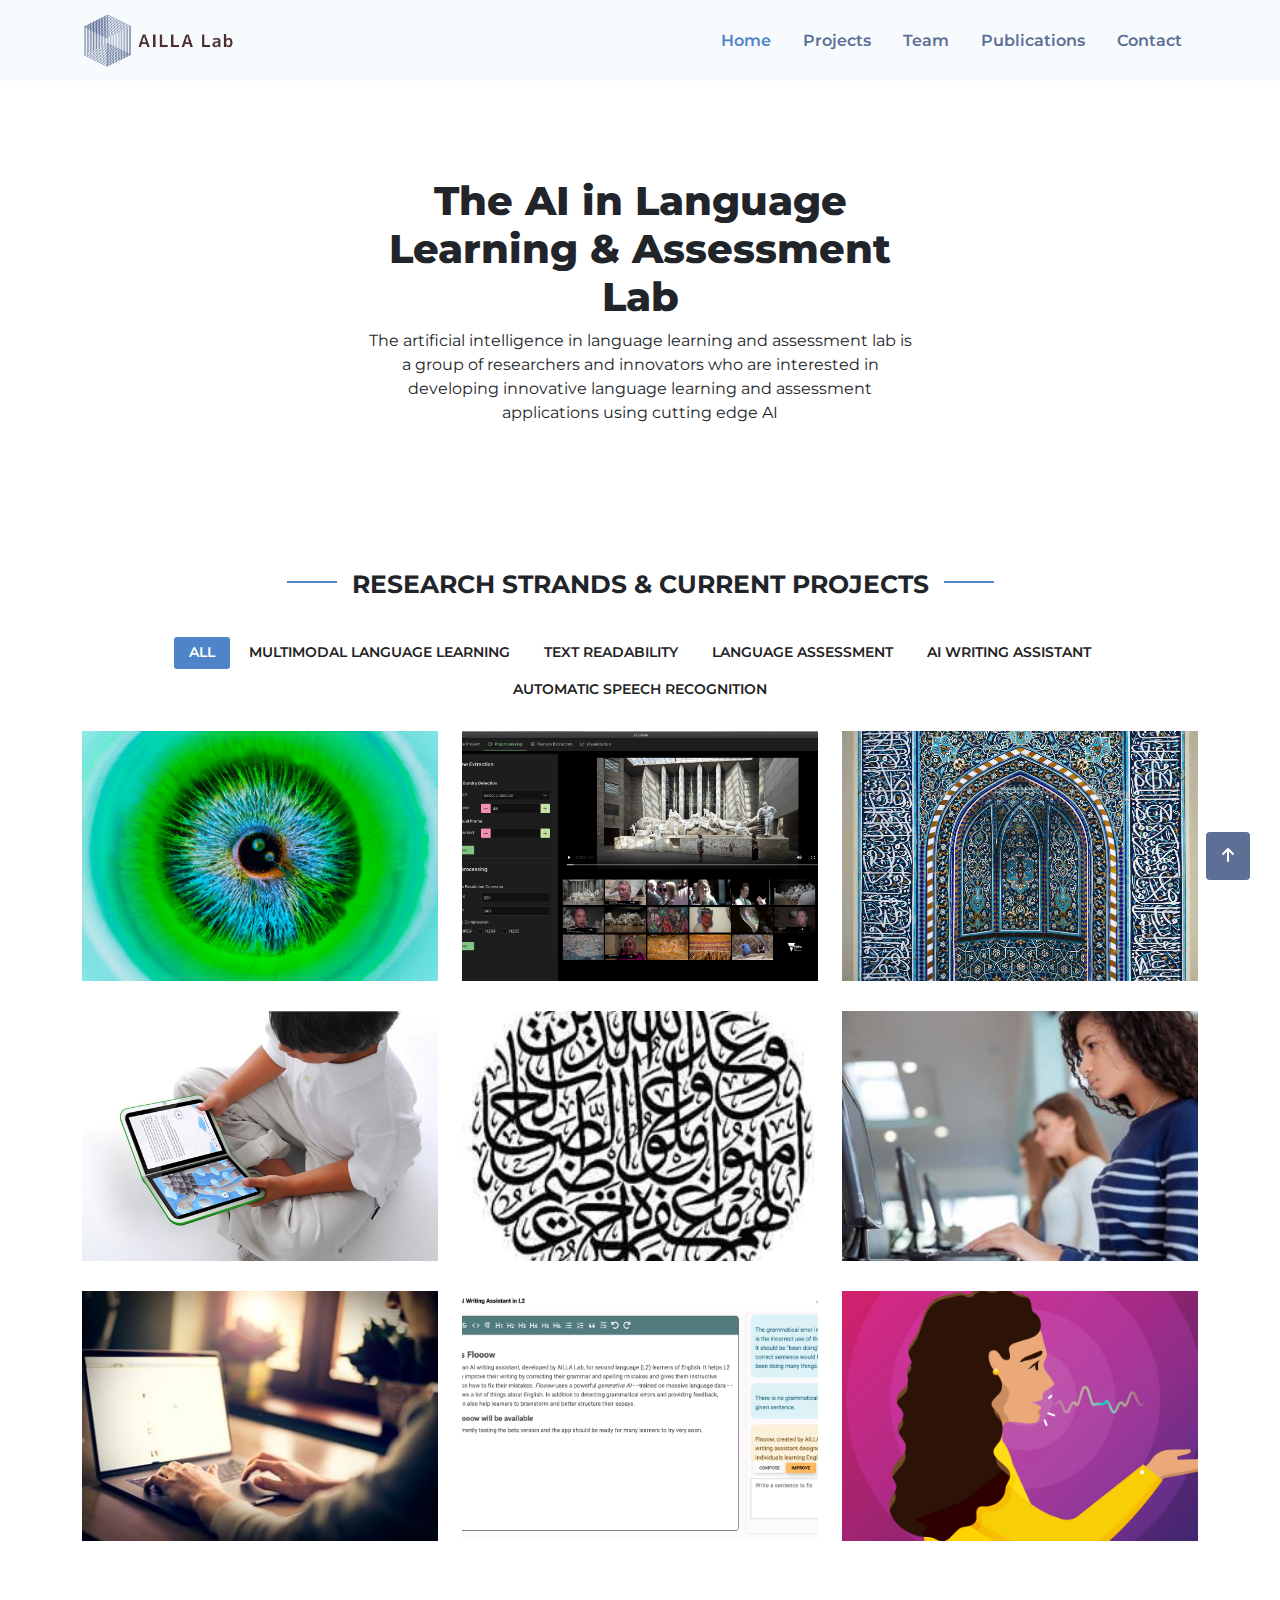
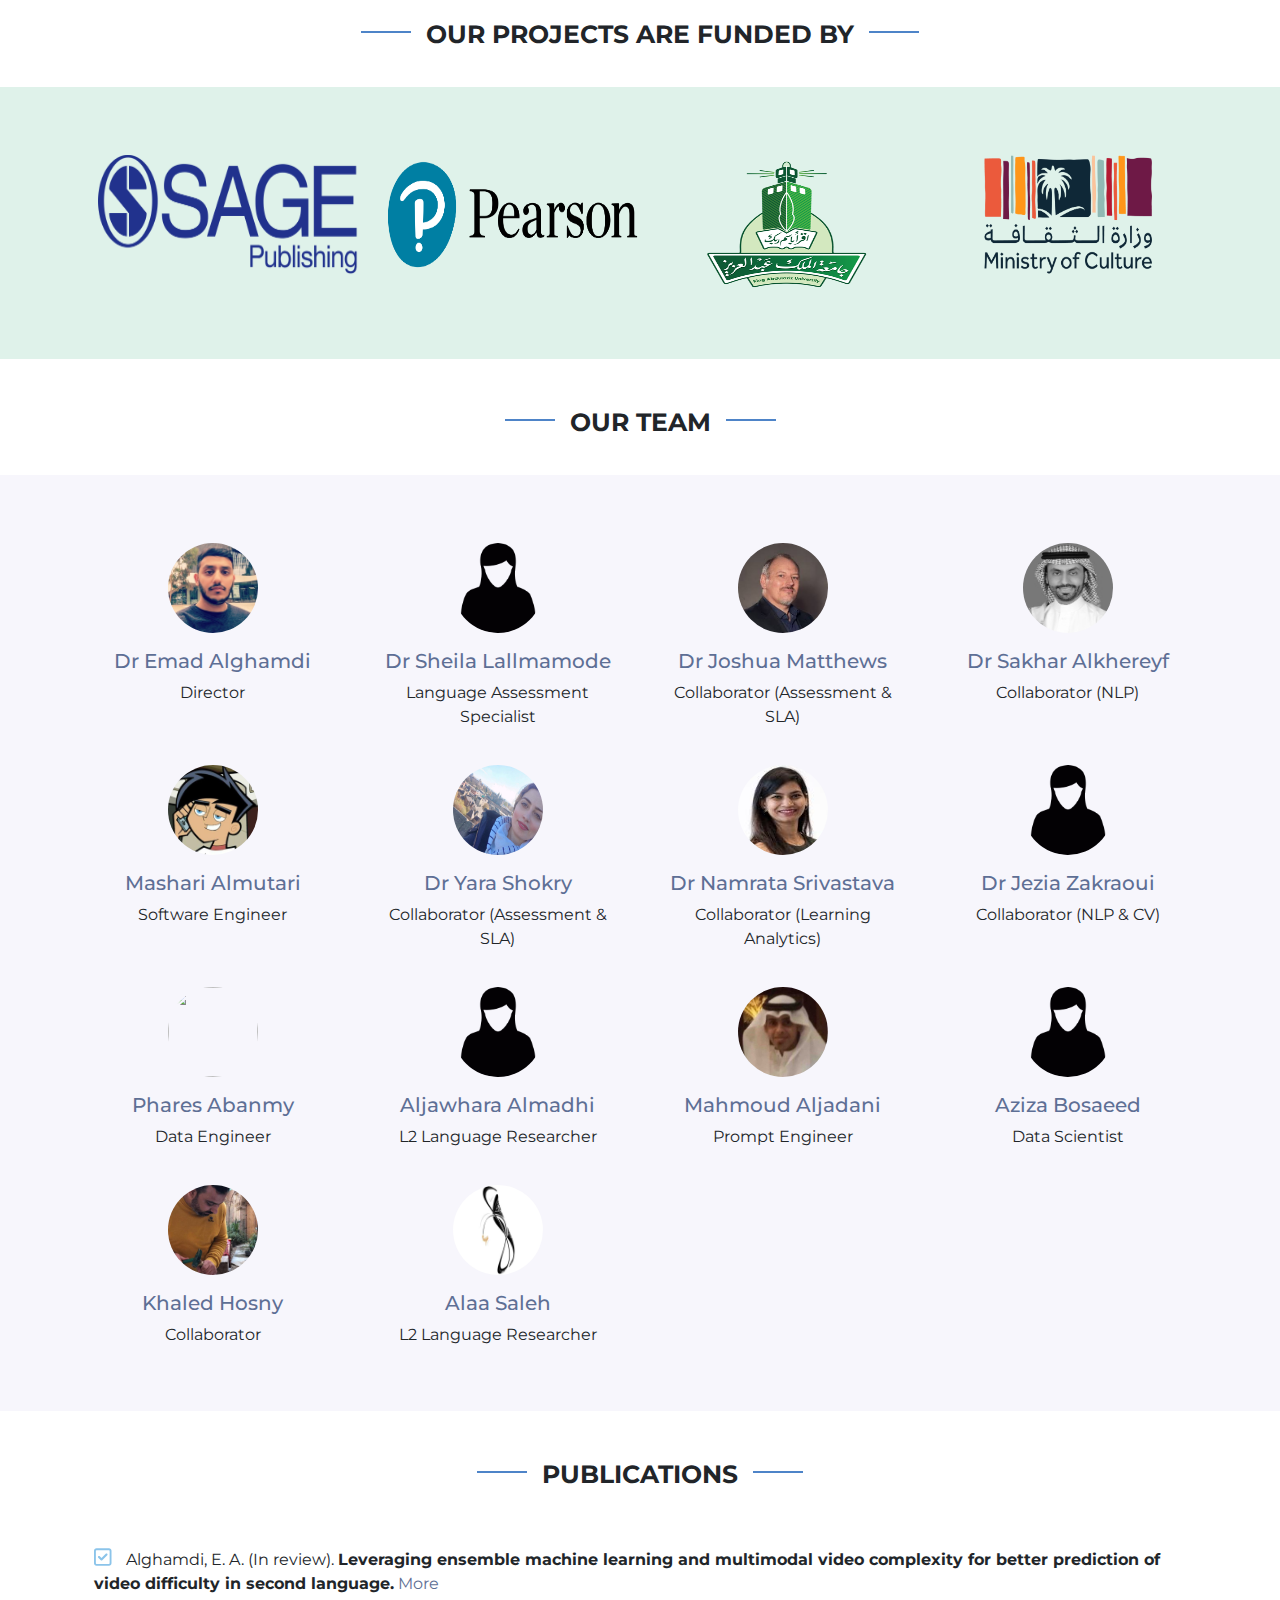
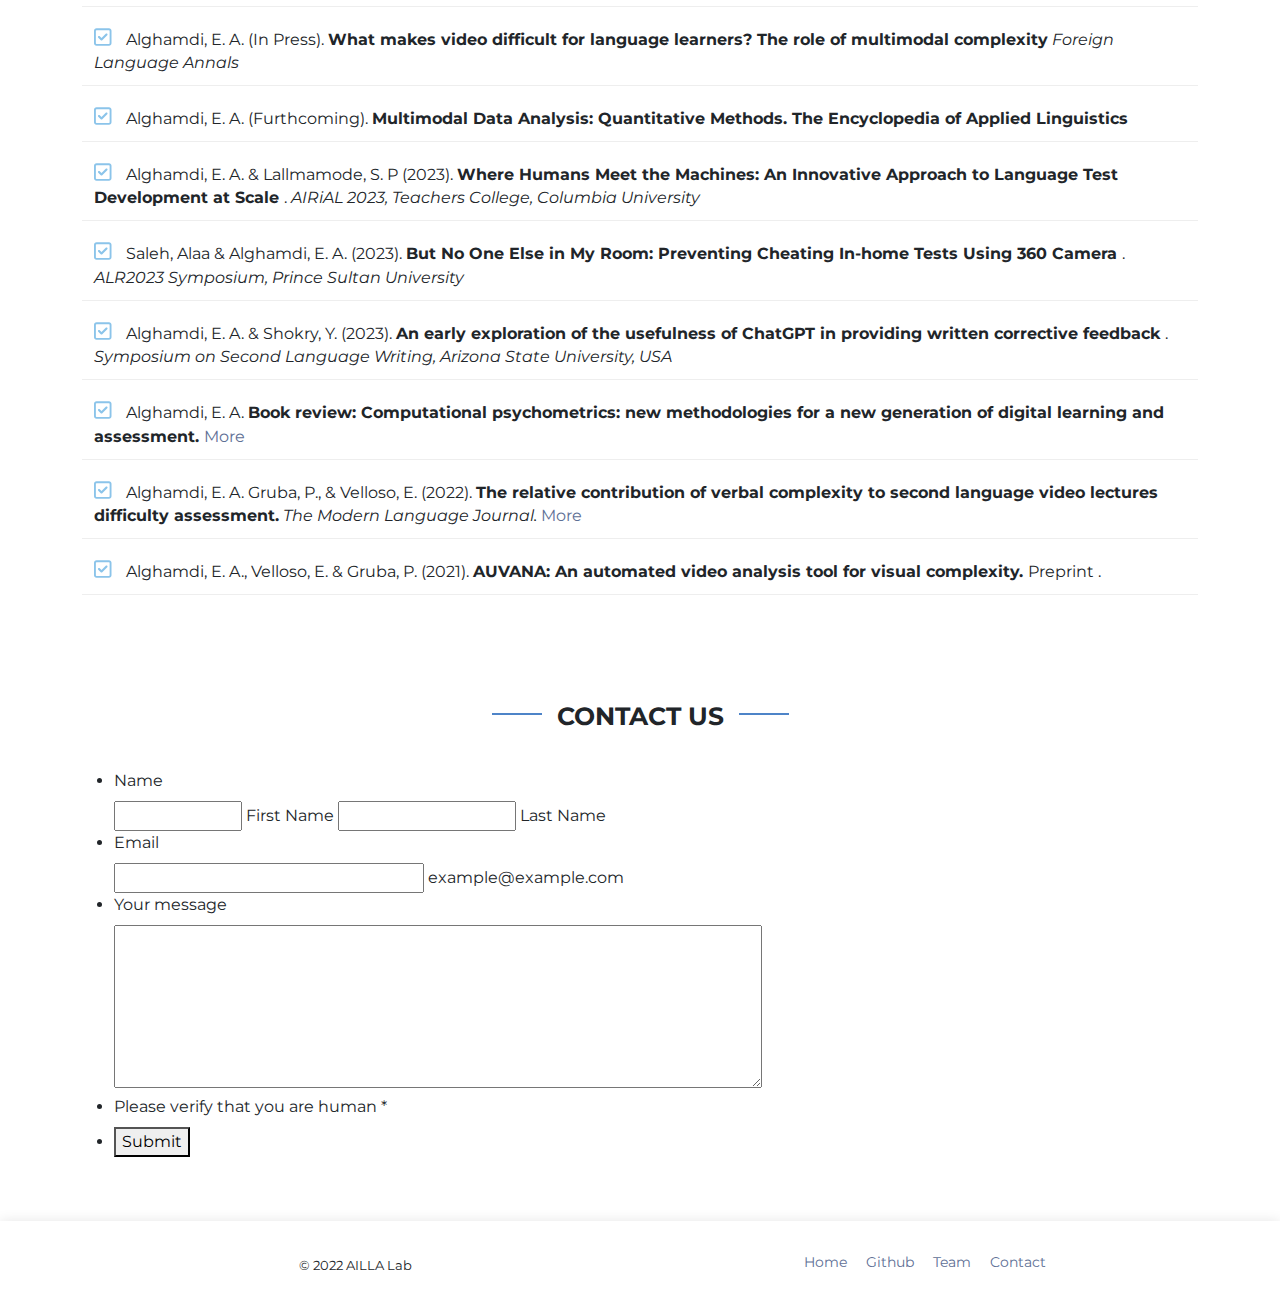
==== commit 434c3eba: "updates" ====
--- a/index.html
+++ b/index.html
@@ -645,6 +645,45 @@
         <div class="section-title">
           <h2>Publications</h2>
         </div>
+
+        <div class="row faq-item d-flex align-items-stretch">
+          <div class="col-lg-12">
+            <i class="fa-regular fa-square-check pu-icon"></i>
+
+            Alghamdi, E. A. (In review).
+            <b>
+              Leveraging ensemble machine learning and multimodal video
+              complexity for better prediction of video difficulty in second
+              language.</b
+            >
+            <a href="https://osf.io/a4jmu" target="_blank">More</a>
+          </div>
+        </div>
+
+        <div class="row faq-item d-flex align-items-stretch">
+          <div class="col-lg-12">
+            <i class="fa-regular fa-square-check pu-icon"></i>
+
+            Alghamdi, E. A. (In Press).
+            <b>
+              What makes video difficult for language learners? The role of
+              multimodal complexity</b
+            >
+            <i> Foreign Language Annals</i>
+          </div>
+        </div>
+
+        <div class="row faq-item d-flex align-items-stretch">
+          <div class="col-lg-12">
+            <i class="fa-regular fa-square-check pu-icon"></i>
+
+            Alghamdi, E. A. (Furthcoming).
+            <b>
+              Multimodal Data Analysis: Quantitative Methods. The Encyclopedia
+              of Applied Linguistics</b
+            >
+          </div>
+        </div>
         <div class="row faq-item d-flex align-items-stretch">
           <div class="col-lg-12">
             <i class="fa-regular fa-square-check pu-icon"></i>
@@ -682,42 +721,6 @@
             </i>
           </div>
         </div>
-
-        <div class="row faq-item d-flex align-items-stretch">
-          <div class="col-lg-12">
-            <i class="fa-regular fa-square-check pu-icon"></i>
-
-            Alghamdi, E. A. (In review).
-            <b>
-              Leveraging ensemble machine learning and multimodal video
-              complexity for better prediction of video difficulty in second
-              language.</b
-            >
-            <a href="https://osf.io/a4jmu" target="_blank">More</a>
-          </div>
-        </div>
-
-        <div class="row faq-item d-flex align-items-stretch">
-          <div class="col-lg-12">
-            <i class="fa-regular fa-square-check pu-icon"></i>
-
-            Alghamdi, E. A. (In review).
-            <b> What makes video difficult for language learners?</b>
-          </div>
-        </div>
-
-        <div class="row faq-item d-flex align-items-stretch">
-          <div class="col-lg-12">
-            <i class="fa-regular fa-square-check pu-icon"></i>
-
-            Alghamdi, E. A. (Furthcoming).
-            <b>
-              Multimodal Data Analysis: Quantitative Methods. The Encyclopedia
-              of Applied Linguistics</b
-            >
-          </div>
-        </div>
-
         <div class="row faq-item d-flex align-items-stretch">
           <div class="col-lg-12">
             <i class="fa-regular fa-square-check pu-icon"></i>
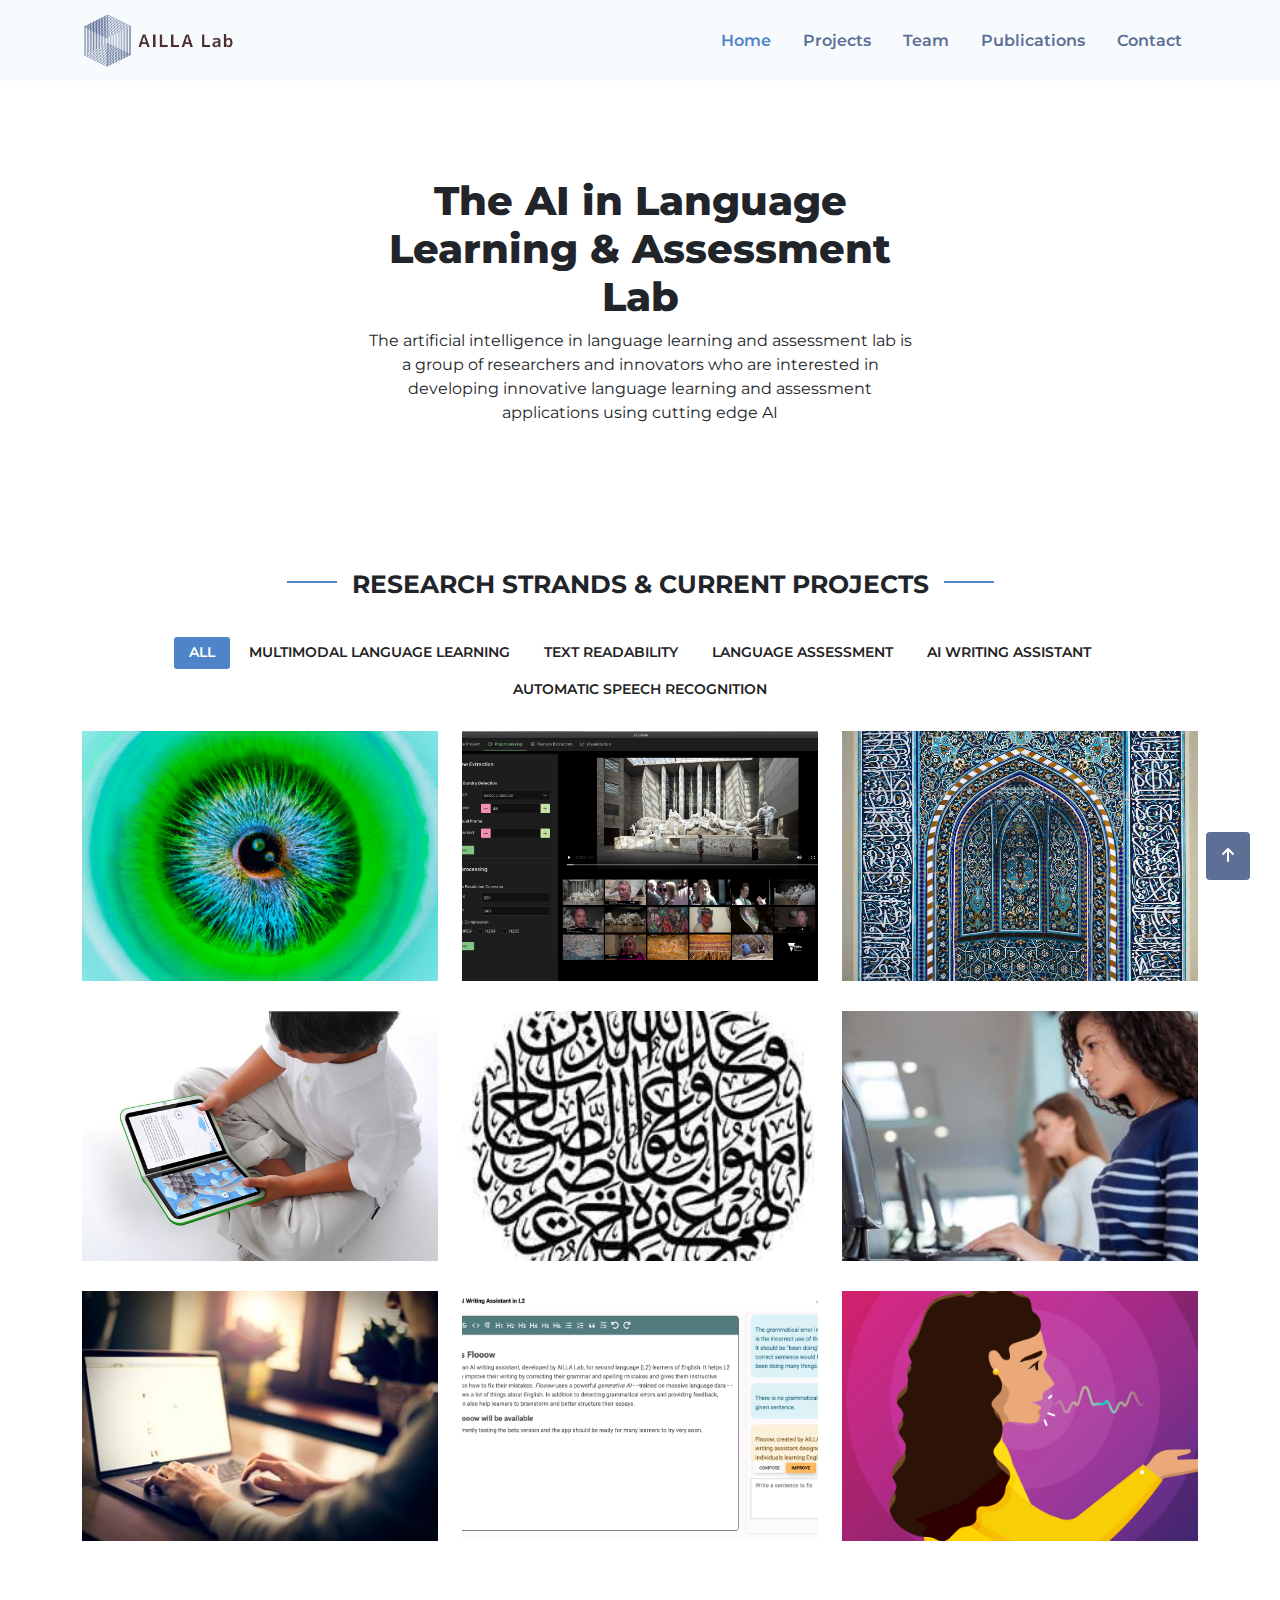
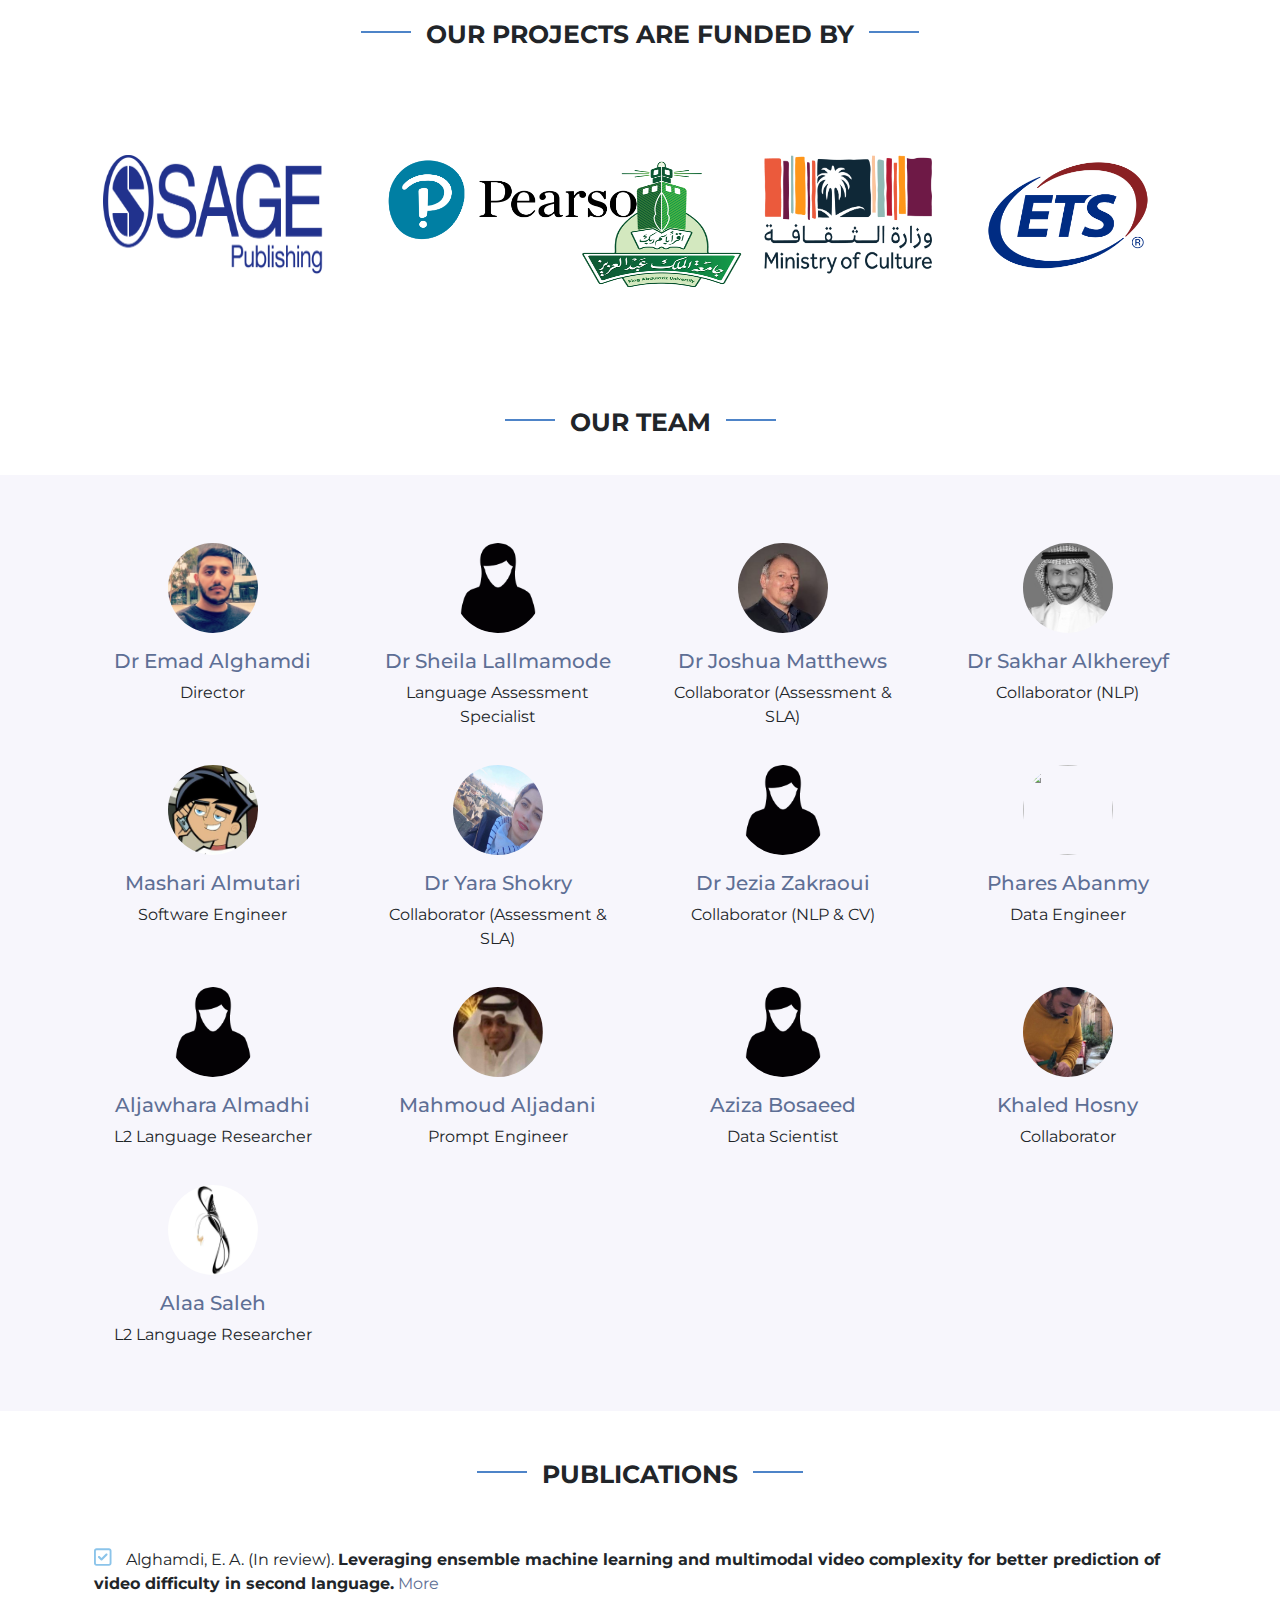
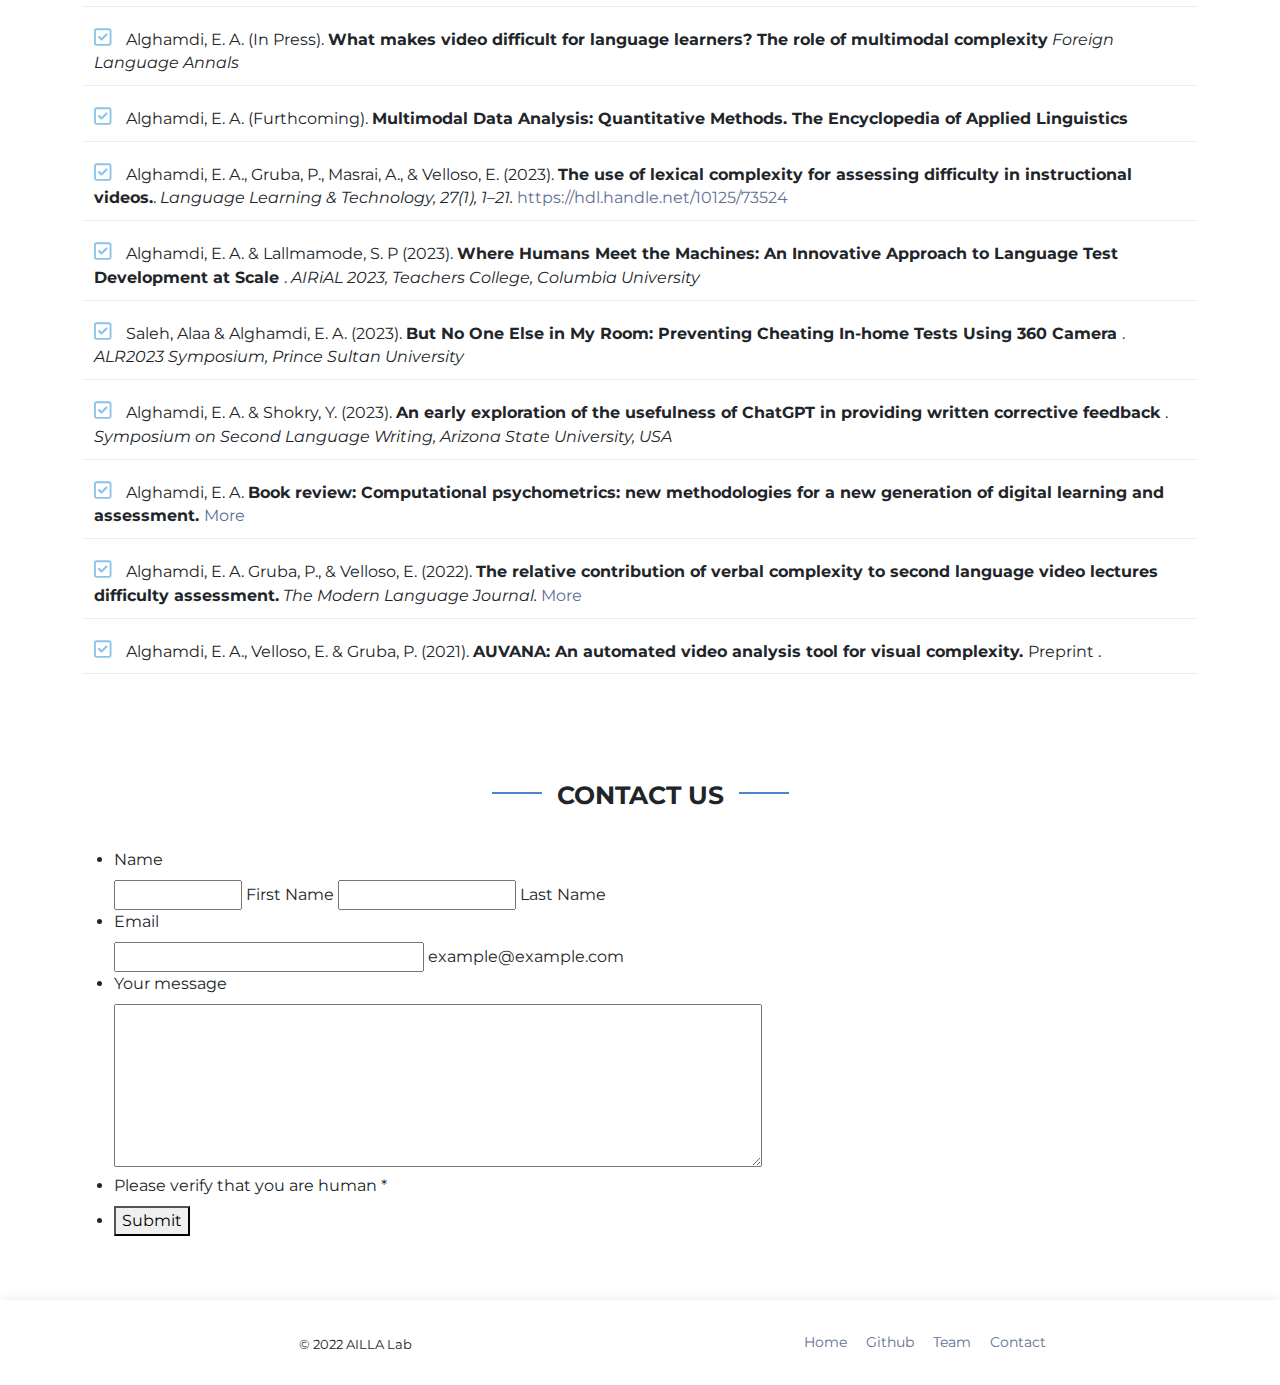
==== commit 364bedf5: "updated the site" ====
--- a/index.html
+++ b/index.html
@@ -363,7 +363,7 @@
     <section
       id="sponsor"
       class="section-bg py-5"
-      style="background-color: #dff2ea"
+      style="background-color: #ffffff"
     >
       <div class="container">
         <div class="row">
@@ -373,25 +373,25 @@
                 <img
                   class="img-responsive"
                   src="assets/imgs/sponsors/sage.png"
-                  width="260"
+                  width="220"
                   height="120"
                 />
               </div>
             </div>
           </div>
-          <div class="col-lg-3 col-md-4 col-sm-12">
+          <div class="col-lg-2 col-md-4 col-sm-12">
             <div class="p-3 text-center mt-1">
               <div class="text-center">
                 <img
                   class="img-responsive"
                   src="assets/imgs/sponsors/Pearson_logo.png"
-                  width="260"
-                  height="120"
-                />
-              </div>
-            </div>
-          </div>
-          <div class="col-lg-3 col-md-4 col-sm-12">
+                  width="290"
+                  height="90"
+                />
+              </div>
+            </div>
+          </div>
+          <div class="col-lg-2 col-md-4 col-sm-12">
             <div class="p-3 text-center mt-1">
               <div class="text-center">
                 <img
@@ -403,12 +403,24 @@
               </div>
             </div>
           </div>
-          <div class="col-lg-3 col-md-4 col-sm-12">
+          <div class="col-lg-2 col-md-4 col-sm-12">
             <div class="p-3 text-center mt-1">
               <div class="text-center">
                 <img
                   class="img-responsive"
                   src="assets/imgs/sponsors/culture.png"
+                  width="170"
+                  height="120"
+                />
+              </div>
+            </div>
+          </div>
+          <div class="col-lg-3 col-md-4 col-sm-12">
+            <div class="p-3 text-center mt-1">
+              <div class="text-center">
+                <img
+                  class="img-responsive"
+                  src="assets/imgs/sponsors/ets.png"
                   width="170"
                   height="120"
                 />
@@ -515,7 +527,7 @@
               <span class="d-block">Collaborator (Assessment & SLA)</span>
             </div>
           </div>
-          <div class="col-lg-3 col-md-4 col-sm-12">
+          <!-- <div class="col-lg-3 col-md-4 col-sm-12">
             <div class="text-center p-3 rounded mt-1">
               <div class="text-center">
                 <img
@@ -528,7 +540,7 @@
               <h5 class="mt-3 team-name-co">Dr Namrata Srivastava</h5>
               <span class="d-block">Collaborator (Learning Analytics) </span>
             </div>
-          </div>
+          </div> -->
 
           <div class="col-lg-3 col-md-4 col-sm-12">
             <div class="text-center p-3 rounded mt-1">
@@ -682,6 +694,21 @@
               Multimodal Data Analysis: Quantitative Methods. The Encyclopedia
               of Applied Linguistics</b
             >
+          </div>
+        </div>
+        <div class="row faq-item d-flex align-items-stretch">
+          <div class="col-lg-12">
+            <i class="fa-regular fa-square-check pu-icon"></i>
+
+            Alghamdi, E. A., Gruba, P., Masrai, A., & Velloso, E. (2023).
+            <b>
+              The use of lexical complexity for assessing difficulty in
+              instructional videos.</b
+            >.
+            <i> Language Learning & Technology, 27(1), 1–21. </i>
+            <a href="https://hdl.handle.net/10125/73524" target="_blank">
+              https://hdl.handle.net/10125/73524
+            </a>
           </div>
         </div>
         <div class="row faq-item d-flex align-items-stretch">
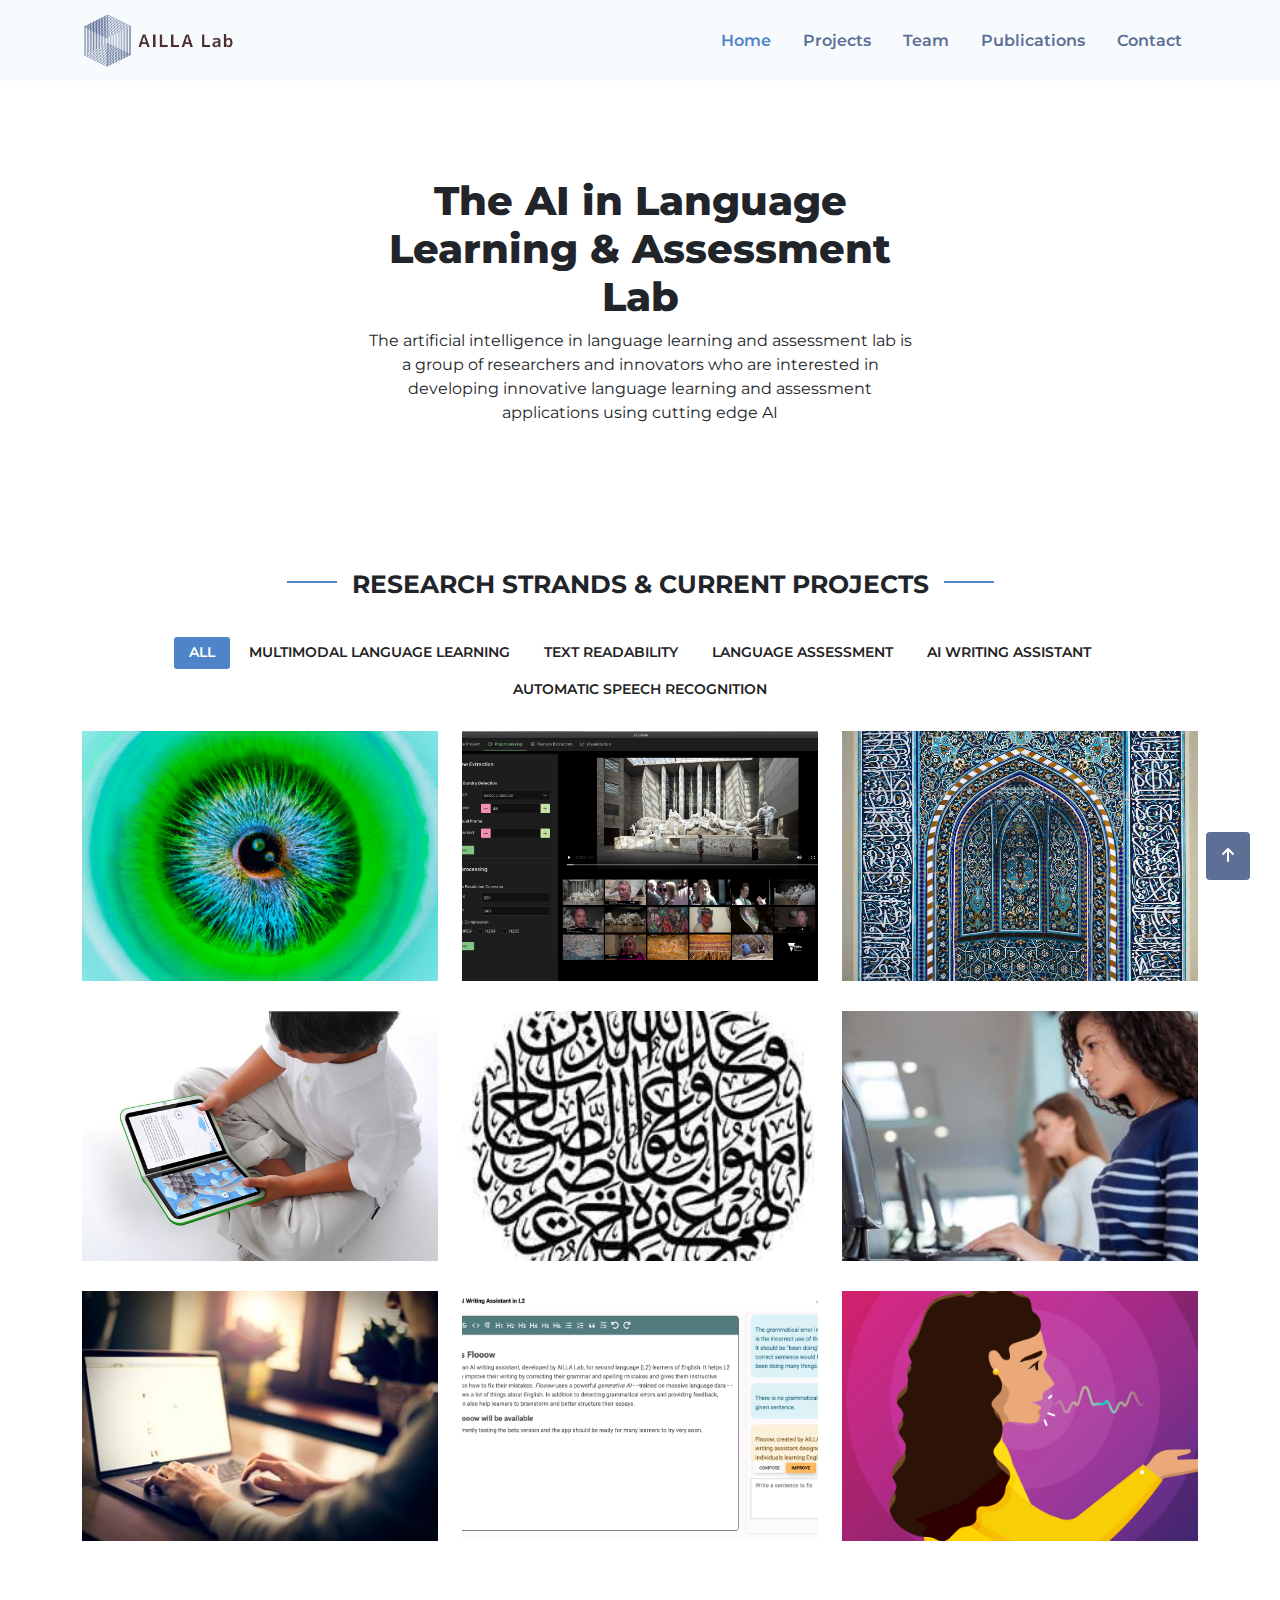
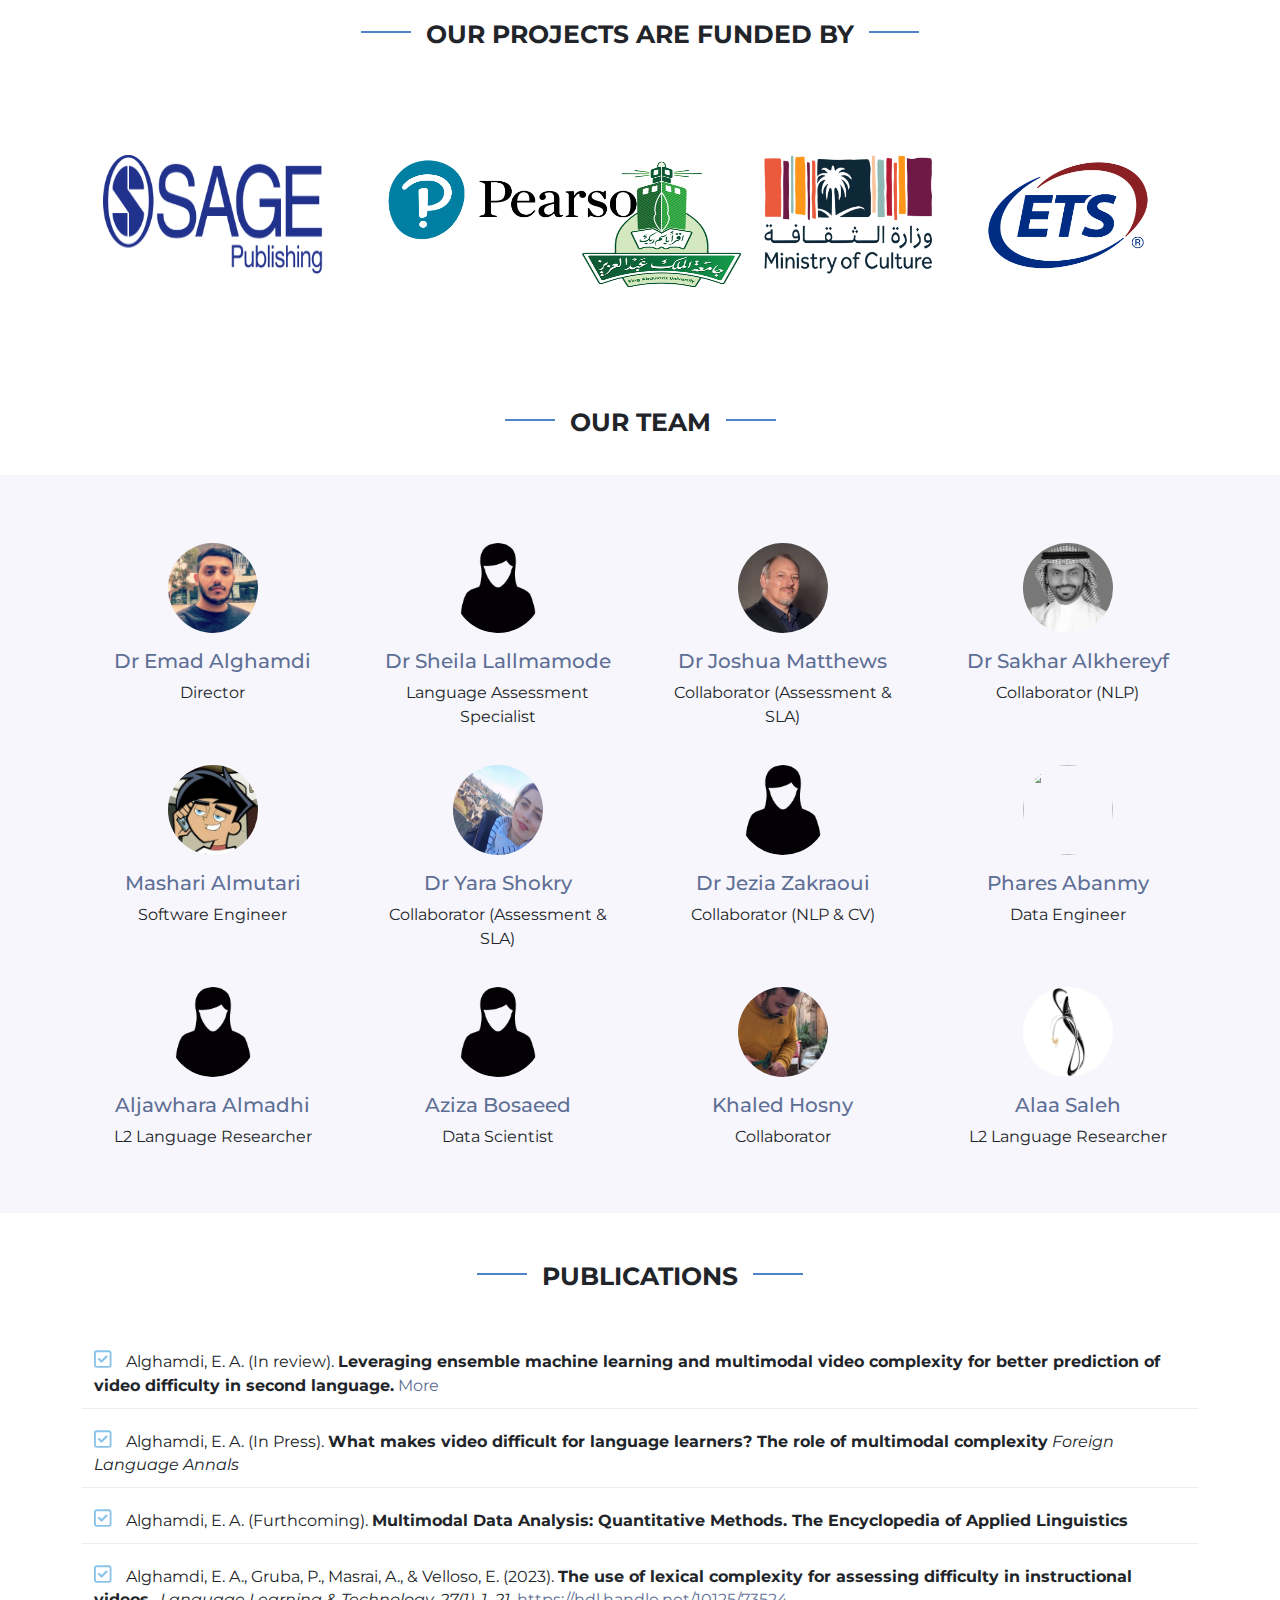
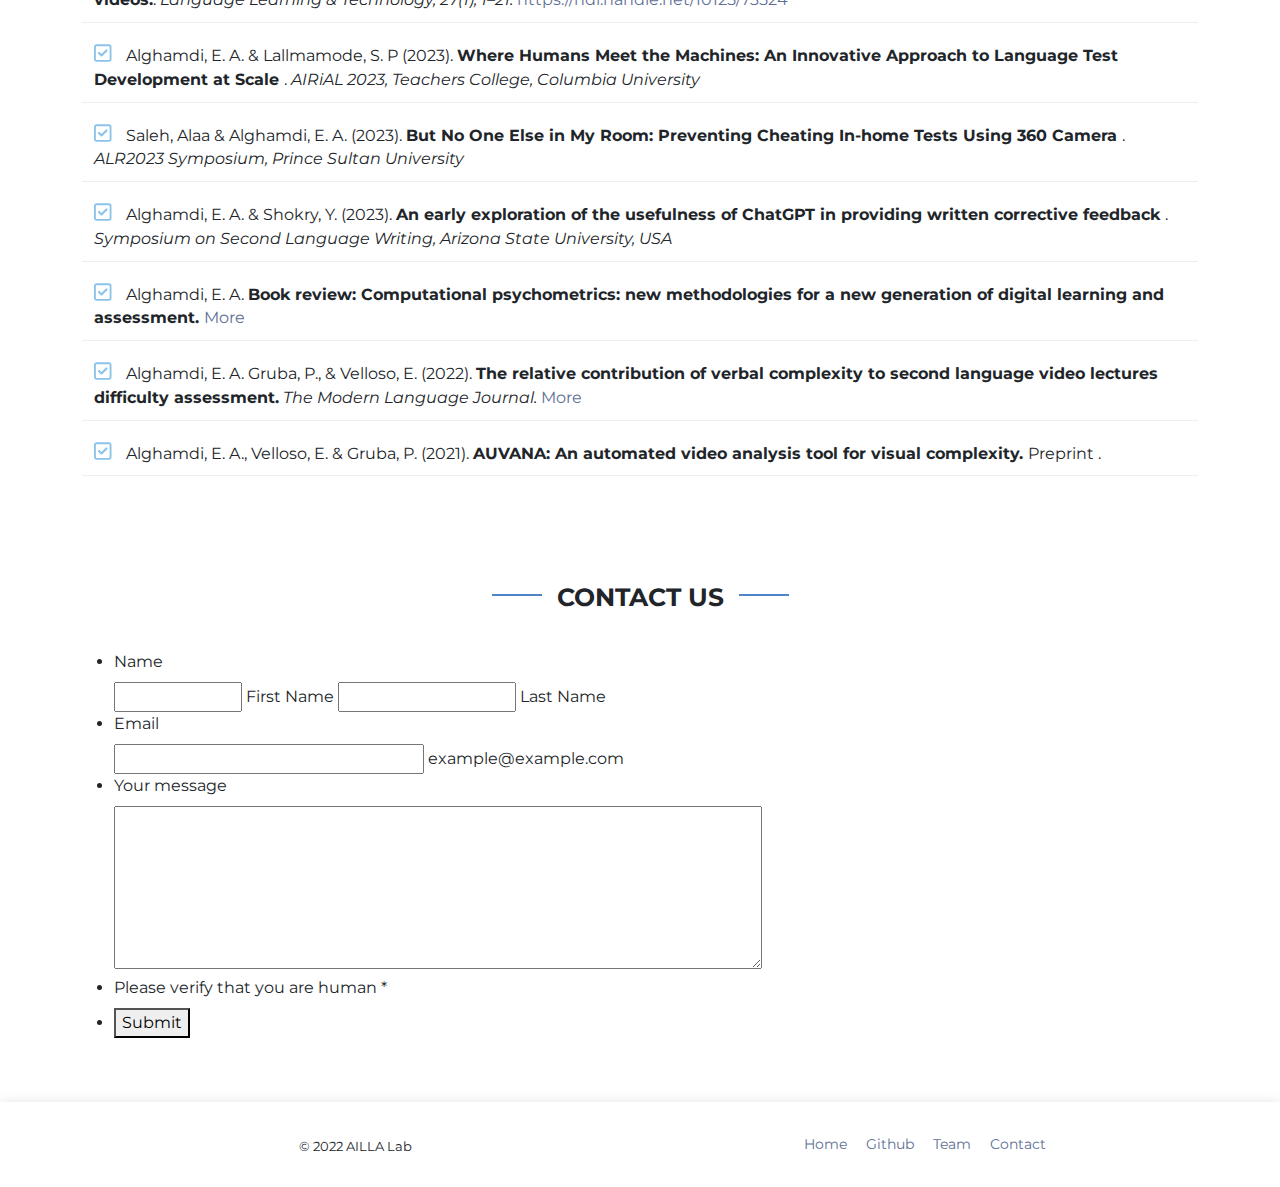
==== commit f2af4c69: "Update index.html" ====
--- a/index.html
+++ b/index.html
@@ -587,7 +587,7 @@
             </div>
           </div>
 
-          <div class="col-lg-3 col-md-4 col-sm-12">
+          <!-- <div class="col-lg-3 col-md-4 col-sm-12">
             <div class="text-center p-3 rounded mt-1">
               <div class="text-center">
                 <img
@@ -602,7 +602,7 @@
 
               <span class="d-block">Prompt Engineer</span>
             </div>
-          </div>
+          </div> -->
 
           <div class="col-lg-3 col-md-4 col-sm-12">
             <div class="text-center p-3 rounded mt-1">
